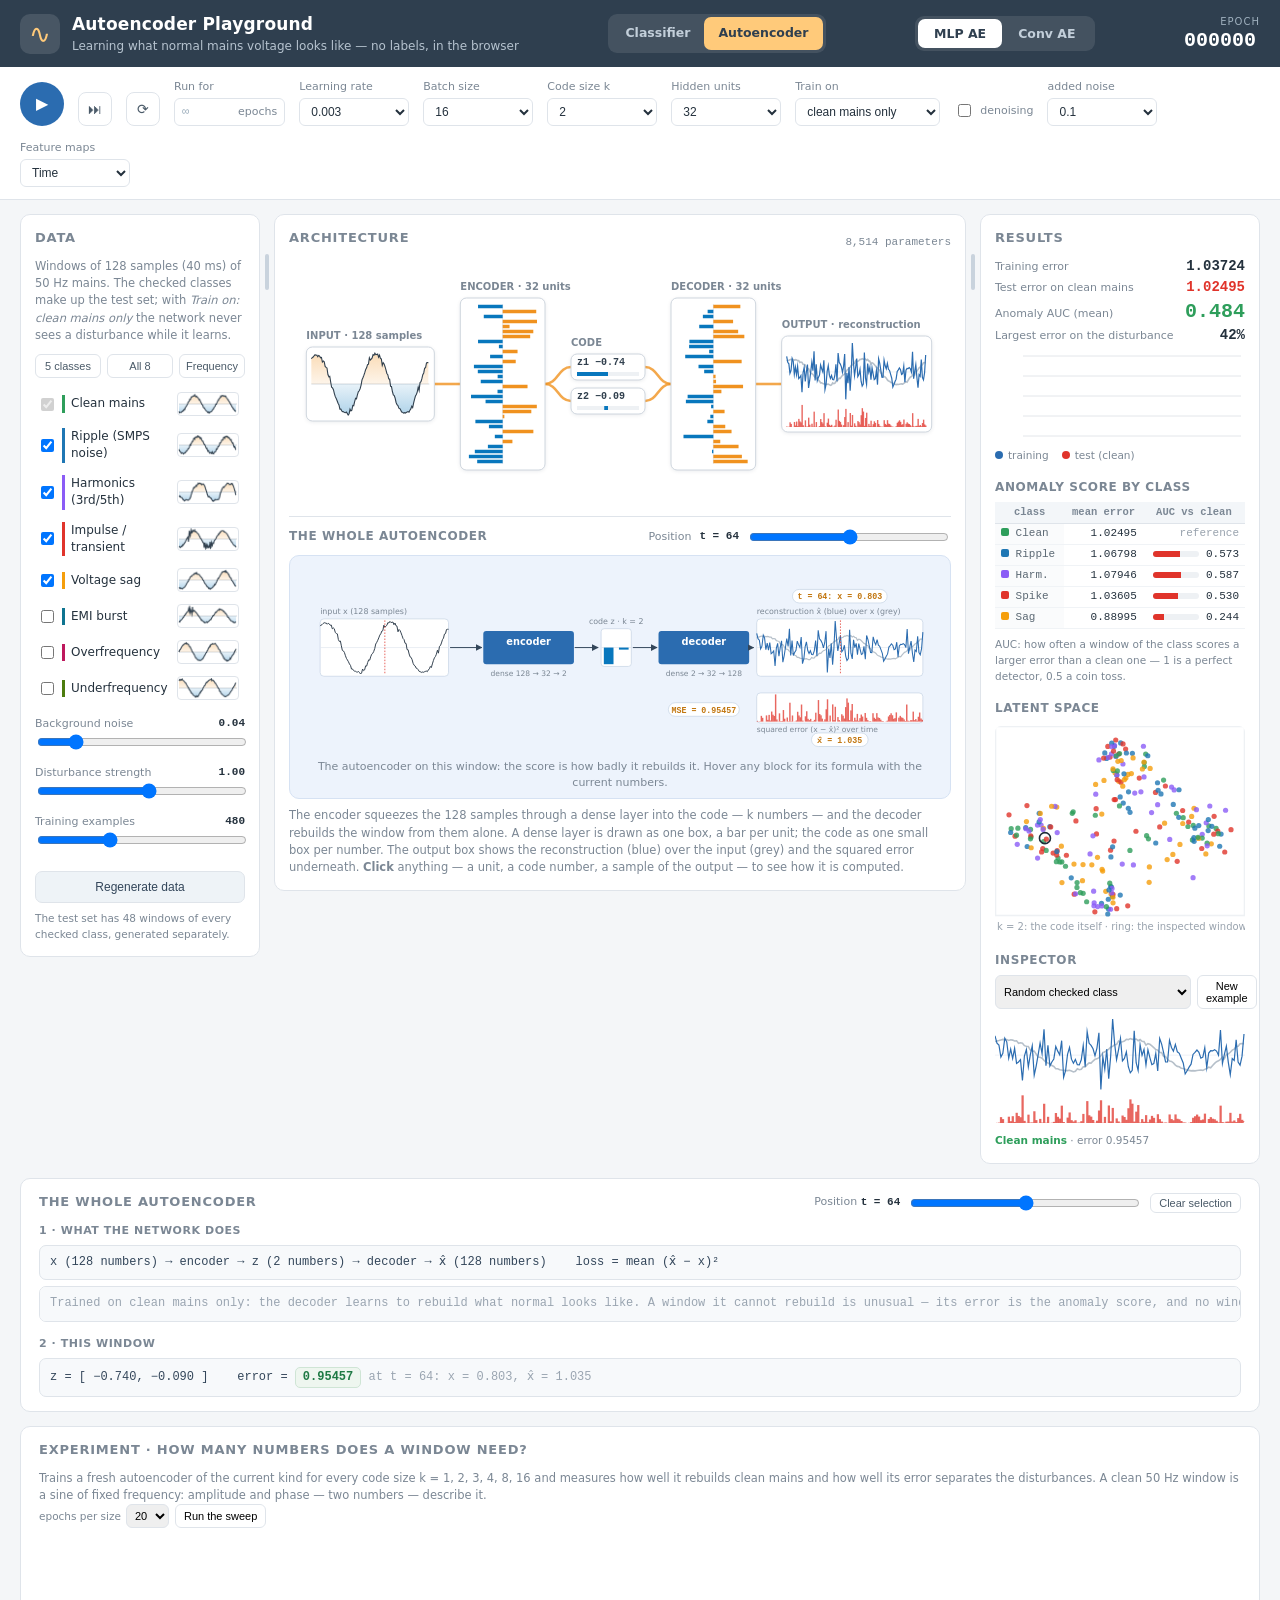
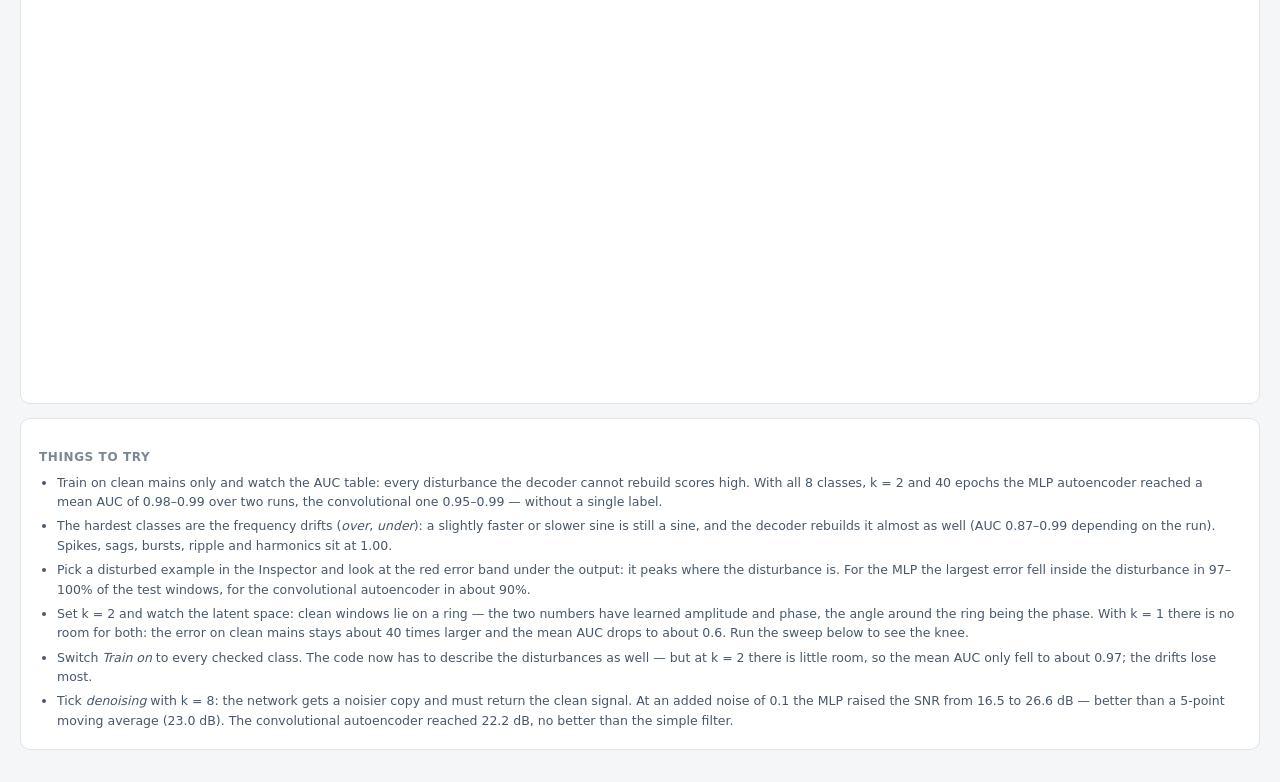
==== autoencoder.html @ b6a5ad0c "Add autoencoder playground: MLP and convolutional autoencoders New page autoencoder.html, linked fro" ====
<!DOCTYPE html>
<html lang="en">
<head>
<meta charset="utf-8">
<meta name="viewport" content="width=device-width, initial-scale=1">
<title>Autoencoder Playground — power-line disturbances</title>
<link rel="stylesheet" href="css/style.css?v=27">
</head>
<body class="ae ae-mlp">

<header class="topbar">
  <div class="brand">
    <span class="logo">∿</span>
    <div>
      <h1>Autoencoder Playground</h1>
      <p>Learning what normal mains voltage looks like — no labels, in the browser</p>
    </div>
  </div>
  <nav class="pagesw">
    <a href="index.html">Classifier</a>
    <a href="autoencoder.html" class="on">Autoencoder</a>
  </nav>
  <nav class="archsw" role="tablist">
    <button data-kind="mlp" class="on" role="tab">MLP AE</button>
    <button data-kind="conv" role="tab">Conv AE</button>
  </nav>
  <div class="epochbox">
    <span class="lbl">Epoch</span>
    <span id="epoch" class="val">000000</span><span id="epochTgt" class="tgt"></span>
  </div>
</header>

<section class="toolbar">
  <button id="btnPlay" class="play" title="Run / pause">▶</button>
  <button id="btnStep" class="icon" title="One epoch">⏭</button>
  <button id="btnReset" class="icon" title="Reset the weights">⟳</button>

  <label class="ctl"><span>Run for</span>
    <span class="epochsfield">
      <input type="text" id="runEpochs" list="epochPresets" inputmode="numeric" placeholder="∞"
             title="How many epochs one press of ▶ runs. Leave it empty to train until you pause.">
      <em>epochs</em>
    </span>
    <datalist id="epochPresets">
      <option value="50"></option><option value="100"></option><option value="200"></option>
      <option value="500"></option><option value="1000"></option>
    </datalist>
  </label>

  <label class="ctl"><span>Learning rate</span>
    <select id="lr">
      <option>0.0003</option><option>0.001</option><option selected>0.003</option>
      <option>0.01</option><option>0.03</option>
    </select>
  </label>

  <label class="ctl"><span>Batch size</span>
    <select id="batch"><option>4</option><option>8</option><option selected>16</option><option>32</option></select>
  </label>

  <label class="ctl"><span>Code size k</span>
    <select id="codeK" title="How many numbers the bottleneck keeps of the 128">
      <option>1</option><option selected>2</option><option>3</option><option>4</option>
      <option>8</option><option>16</option>
    </select>
  </label>

  <label class="ctl ae-mlponly"><span>Hidden units</span>
    <select id="hidden"><option>16</option><option selected>32</option><option>64</option></select>
  </label>

  <label class="ctl ae-convonly"><span>Filters</span>
    <select id="filters"><option>2</option><option selected>4</option><option>8</option></select>
  </label>

  <label class="ctl"><span>Train on</span>
    <select id="trainOn" title="What the autoencoder learns to rebuild">
      <option value="clean" selected>clean mains only</option>
      <option value="all">every checked class</option>
    </select>
  </label>

  <label class="ctl inline" style="align-self:flex-end;padding-bottom:6px"
         title="Feed a noisier copy and ask for the noise-free signal back">
    <input type="checkbox" id="denoise"> denoising
  </label>
  <label class="ctl"><span>added noise</span>
    <select id="dnNoise"><option>0.05</option><option selected>0.1</option><option>0.2</option></select>
  </label>

  <label class="ctl"><span>Feature maps</span>
    <select id="mode"><option value="time" selected>Time</option><option value="freq">Spectrum</option></select>
  </label>
</section>

<main class="grid">

  <!-- ============================= DATA ============================= -->
  <aside class="panel">
    <h2>Data</h2>
    <p class="hint">Windows of 128 samples (40&nbsp;ms) of 50&nbsp;Hz mains. The checked classes make up the
      test set; with <i>Train on: clean mains only</i> the network never sees a disturbance while it learns.</p>
    <div class="presets">
      <button data-classes="clean,ripple,harm,spike,sag">5 classes</button>
      <button data-classes="clean,ripple,harm,spike,sag,burst,over,under">All 8</button>
      <button data-classes="clean,over,under">Frequency</button>
    </div>
    <div id="classList" class="classlist"></div>
    <label class="slider">
      <span>Background noise <b id="noiseVal">0.04</b></span>
      <input type="range" id="noise" min="0" max="0.25" step="0.005" value="0.04">
    </label>
    <label class="slider">
      <span>Disturbance strength <b id="strVal">1.00</b></span>
      <input type="range" id="strength" min="0.3" max="1.6" step="0.05" value="1.0">
    </label>
    <label class="slider">
      <span>Training examples <b id="ntrainVal">480</b></span>
      <input type="range" id="ntrain" min="120" max="1200" step="60" value="480">
    </label>
    <button id="btnData" class="wide">Regenerate data</button>
    <p class="hint small">The test set has 48 windows of every checked class, generated separately.</p>
  </aside>

  <div class="gutter" data-side="left" role="separator" aria-orientation="vertical" tabindex="0"
       aria-label="Resize the Data column" title="Drag to resize · double-click to reset"></div>

  <!-- ========================== ARCHITECTURE ========================== -->
  <section class="panel center">
    <div class="centerhead">
      <h2>Architecture</h2>
      <div class="layerbtns"><span class="params" id="paramCount">— parameters</span></div>
    </div>
    <div id="netWrap" class="netwrap">
      <canvas id="net"></canvas>
    </div>
    <div id="flowBox" class="flowbox">
      <div class="flowhead">
        <span id="flowTitle" class="flowtitle">The whole autoencoder</span>
        <label class="flowpos">Position <b id="flowTval">—</b>
          <input type="range" id="flowTpos" min="0" max="127" value="64"></label>
      </div>
      <div id="flowBody"></div>
    </div>
    <p class="hint ae-mlponly">The encoder squeezes the 128 samples through a dense layer into the code — k numbers —
      and the decoder rebuilds the window from them alone. A dense layer is drawn as one box, a bar per unit;
      the code as one small box per number. The output box shows the reconstruction (blue) over the input (grey)
      and the squared error underneath. <b>Click</b> anything — a unit, a code number, a sample of the output — to
      see how it is computed.</p>
    <p class="hint ae-convonly">The encoder halves the length three times — convolution, ReLU, max pool:
      128 → 64 → 32 → 16 — and a dense layer turns the last maps into the code; the decoder goes back the same way,
      repeating every value (upsampling) before each convolution. Every box is one channel's map. The output box
      shows the reconstruction (blue) over the input (grey) and the squared error underneath. <b>Click</b> a box for
      its arithmetic.</p>
  </section>

  <div class="gutter" data-side="right" role="separator" aria-orientation="vertical" tabindex="0"
       aria-label="Resize the Results column" title="Drag to resize · double-click to reset"></div>

  <!-- ============================ RESULTS ============================ -->
  <aside class="panel">
    <h2>Results</h2>
    <div class="metrics">
      <div><span class="lbl">Training error</span><span id="lossTrain" class="val">—</span></div>
      <div><span class="lbl">Test error on clean mains</span><span id="lossTest" class="val red">—</span></div>
      <div><span class="lbl">Anomaly AUC (mean)</span><span id="aucMean" class="val big">—</span></div>
      <div id="locRow" class="hidden"><span class="lbl">Largest error on the disturbance</span><span id="locVal" class="val">—</span></div>
      <div id="snrRow" class="hidden"><span class="lbl">Denoising SNR</span><span id="snrVal" class="val" style="font-size:11px">—</span></div>
    </div>
    <canvas id="loss" class="chart"></canvas>
    <div class="legend"><span class="dot blue"></span>training <span class="dot red"></span>test (clean)</div>

    <h3>Anomaly score by class</h3>
    <div id="aucTable"></div>
    <p class="hint small">AUC: how often a window of the class scores a larger error than a clean one — 1 is a perfect
      detector, 0.5 a coin toss.</p>

    <h3>Latent space</h3>
    <canvas id="latent" class="chart"></canvas>

    <h3>Inspector</h3>
    <div class="probe">
      <select id="probeClass"></select>
      <button id="btnProbe">New example</button>
    </div>
    <canvas id="recon" class="chart" style="margin-top:6px"></canvas>
    <p id="reconText" class="hint small"></p>
  </aside>
</main>

<section class="mathpanel" id="mathPanel">
  <div class="mathhead">
    <h2 id="mathTitle">The whole autoencoder</h2>
    <div class="posctl">
      <label>Position <b id="tposVal">t = 64</b></label>
      <input type="range" id="tpos" min="0" max="127" value="64">
      <button id="btnClearSel">Clear selection</button>
    </div>
  </div>
  <div id="mathBody" class="mathbody"></div>
</section>

<section class="oodpanel" id="sweepPanel">
  <h2>Experiment · how many numbers does a window need?</h2>
  <p class="hint">Trains a fresh autoencoder of the current kind for every code size k = 1, 2, 3, 4, 8, 16 and measures
    how well it rebuilds clean mains and how well its error separates the disturbances. A clean 50 Hz window is
    a sine of fixed frequency: amplitude and phase — two numbers — describe it.</p>
  <div class="probe" style="max-width:520px">
    <label class="csvopt" style="margin:0">epochs per size
      <select id="sweepEp"><option>10</option><option selected>20</option><option>40</option></select></label>
    <button id="btnSweep">Run the sweep</button>
  </div>
  <p id="sweepMsg" class="hint small"></p>
  <div class="oodgrid">
    <canvas id="sweepChart" class="chart"></canvas>
    <div id="sweepTable"></div>
  </div>
</section>

<footer class="notes">
  <h3>Things to try</h3>
  <ul id="notes">
    <li>Train on clean mains only and watch the AUC table: every disturbance the decoder cannot rebuild scores high.
      With all 8 classes, k = 2 and 40 epochs the MLP autoencoder reached a mean AUC of 0.98–0.99 over two runs,
      the convolutional one 0.95–0.99 — without a single label.</li>
    <li>The hardest classes are the frequency drifts (<i>over</i>, <i>under</i>): a slightly faster or slower sine is
      still a sine, and the decoder rebuilds it almost as well (AUC 0.87–0.99 depending on the run). Spikes, sags,
      bursts, ripple and harmonics sit at 1.00.</li>
    <li>Pick a disturbed example in the Inspector and look at the red error band under the output: it peaks where the
      disturbance is. For the MLP the largest error fell inside the disturbance in 97–100% of the test windows, for
      the convolutional autoencoder in about 90%.</li>
    <li>Set k = 2 and watch the latent space: clean windows lie on a ring — the two numbers have learned amplitude and
      phase, the angle around the ring being the phase. With k = 1 there is no room for both: the error on clean mains
      stays about 40 times larger and the mean AUC drops to about 0.6. Run the sweep below to see the knee.</li>
    <li>Switch <i>Train on</i> to every checked class. The code now has to describe the disturbances as well — but at
      k = 2 there is little room, so the mean AUC only fell to about 0.97; the drifts lose most.</li>
    <li>Tick <i>denoising</i> with k = 8: the network gets a noisier copy and must return the clean signal. At an added
      noise of 0.1 the MLP raised the SNR from 16.5 to 26.6 dB — better than a 5-point moving average (23.0 dB). The
      convolutional autoencoder reached 22.2 dB, no better than the simple filter.</li>
  </ul>
</footer>

<script src="js/signal.js?v=27"></script>
<script src="js/fft.js?v=27"></script>
<script src="js/nn.js?v=27"></script>
<script src="js/rnn.js?v=27"></script>
<script src="js/viz.js?v=27"></script>
<script src="js/transformer.js?v=27"></script>
<script src="js/flow.js?v=27"></script>
<script src="js/ae-models.js?v=27"></script>
<script src="js/ae-viz.js?v=27"></script>
<script src="js/ui.js?v=27"></script>
<script src="js/ae-main.js?v=27"></script>
</body>
</html>
---- css/style.css ----
:root{
  --bg:#f4f6f8;
  --panel:#ffffff;
  --line:#dfe4ea;
  --ink:#24313d;
  --muted:#7b8794;
  --blue:#2b6cb0;
  --pos:#f0921f;
  --neg:#0877bd;
  --red:#e0342b;
}
*{box-sizing:border-box}
html,body{margin:0;padding:0}
body{
  background:var(--bg);
  color:var(--ink);
  font:14px/1.45 system-ui,"Segoe UI",Roboto,Arial,sans-serif;
  -webkit-font-smoothing:antialiased;
}
h1,h2,h3{margin:0;font-weight:600}
h2{font-size:13px;text-transform:uppercase;letter-spacing:.06em;color:var(--muted);margin-bottom:10px}
h3{font-size:12px;text-transform:uppercase;letter-spacing:.05em;color:var(--muted);margin:16px 0 6px}

/* ------------------------------------------------------------ topbar */
.topbar{
  display:flex;align-items:center;justify-content:space-between;gap:12px;flex-wrap:wrap;
  padding:12px 20px;background:#2f3f4f;color:#fff;
}
.brand{display:flex;align-items:center;gap:12px}
.logo{
  font-size:26px;line-height:1;width:40px;height:40px;border-radius:10px;
  background:rgba(255,255,255,.12);display:grid;place-items:center;color:#ffca7a;
}
.topbar h1{font-size:17px;letter-spacing:.01em}
.topbar p{margin:1px 0 0;font-size:12px;color:#b6c3cf}
.archsw{display:flex;gap:0;flex-wrap:wrap;background:rgba(255,255,255,.10);border-radius:9px;padding:3px}
.archsw button{
  border:none;background:transparent;color:#c3cfda;cursor:pointer;
  padding:7px 16px;border-radius:7px;font-size:12.5px;font-weight:600;
  font-family:inherit;white-space:nowrap;
}
.archsw button:hover{color:#fff}
.archsw button.on{background:#fff;color:#2f3f4f}
/* every playground shows its own controls, hints and notes and hides the others' */
body.arch-cnn .rnnonly,
body.arch-cnn .ssmonly,
body.arch-cnn .gnnonly,
body.arch-cnn .seqonly,
body.arch-cnn .mlponly,
body.arch-cnn .kanonly,
body.arch-cnn .resnetonly,
body.arch-cnn .inceptonly,
body.arch-cnn .deeponly,
body.arch-cnn .tfonly{display:none !important}
body.arch-rnn .cnnonly,
body.arch-rnn .ssmonly,
body.arch-rnn .gnnonly,
body.arch-rnn .mlponly,
body.arch-rnn .kanonly,
body.arch-rnn .resnetonly,
body.arch-rnn .inceptonly,
body.arch-rnn .deeponly,
body.arch-rnn .tfonly,
body.arch-rnn .actctl{display:none !important}
body.arch-ssm .cnnonly,
body.arch-ssm .rnnonly,
body.arch-ssm .gnnonly,
body.arch-ssm .mlponly,
body.arch-ssm .kanonly,
body.arch-ssm .resnetonly,
body.arch-ssm .inceptonly,
body.arch-ssm .deeponly,
body.arch-ssm .tfonly,
body.arch-ssm .actctl{display:none !important}
body.arch-gnn .cnnonly,
body.arch-gnn .rnnonly,
body.arch-gnn .ssmonly,
body.arch-gnn .mlponly,
body.arch-gnn .kanonly,
body.arch-gnn .resnetonly,
body.arch-gnn .inceptonly,
body.arch-gnn .deeponly,
body.arch-gnn .tfonly,
body.arch-gnn .actctl{display:none !important}
body.arch-mlp .cnnonly,
body.arch-mlp .rnnonly,
body.arch-mlp .ssmonly,
body.arch-mlp .gnnonly,
body.arch-mlp .seqonly,
body.arch-mlp .kanonly,
body.arch-mlp .resnetonly,
body.arch-mlp .inceptonly,
body.arch-mlp .deeponly,
body.arch-mlp .tfonly{display:none !important}
body.arch-kan .cnnonly,
body.arch-kan .rnnonly,
body.arch-kan .ssmonly,
body.arch-kan .gnnonly,
body.arch-kan .seqonly,
body.arch-kan .mlponly,
body.arch-kan .resnetonly,
body.arch-kan .inceptonly,
body.arch-kan .deeponly,
body.arch-kan .tfonly,
body.arch-kan .actctl{display:none !important}
body.arch-resnet .cnnonly,
body.arch-resnet .rnnonly,
body.arch-resnet .ssmonly,
body.arch-resnet .gnnonly,
body.arch-resnet .seqonly,
body.arch-resnet .mlponly,
body.arch-resnet .kanonly,
body.arch-resnet .inceptonly,
body.arch-resnet .tfonly,
body.arch-resnet .actctl{display:none !important}
body.arch-inception .cnnonly,
body.arch-inception .rnnonly,
body.arch-inception .ssmonly,
body.arch-inception .gnnonly,
body.arch-inception .seqonly,
body.arch-inception .mlponly,
body.arch-inception .kanonly,
body.arch-inception .resnetonly,
body.arch-inception .tfonly,
body.arch-inception .actctl{display:none !important}
body.arch-transformer .cnnonly,
body.arch-transformer .rnnonly,
body.arch-transformer .ssmonly,
body.arch-transformer .gnnonly,
body.arch-transformer .seqonly,
body.arch-transformer .mlponly,
body.arch-transformer .kanonly,
body.arch-transformer .resnetonly,
body.arch-transformer .inceptonly,
body.arch-transformer .deeponly,
body.arch-transformer .actctl{display:none !important}
.epochbox{text-align:right}
.epochbox .lbl{display:block;font-size:10px;letter-spacing:.1em;text-transform:uppercase;color:#9fb0be}
.epochbox .val{font:600 20px ui-monospace,Consolas,monospace}
.epochbox .tgt{font:600 13px ui-monospace,Consolas,monospace;color:#9fb0be;margin-left:4px}

/* ----------------------------------------------------------- toolbar */
.toolbar{
  display:flex;align-items:flex-end;gap:14px;flex-wrap:wrap;
  padding:12px 20px;background:var(--panel);border-bottom:1px solid var(--line);
}
.toolbar button.play{
  width:44px;height:44px;border-radius:50%;border:none;cursor:pointer;
  background:var(--blue);color:#fff;font-size:16px;
}
.toolbar button.play.on{background:#c0392b}
.toolbar button.icon{
  width:34px;height:34px;border-radius:8px;border:1px solid var(--line);
  background:#fff;cursor:pointer;font-size:14px;color:#4a5a68;
}
.toolbar button:hover{filter:brightness(.96)}
.ctl{display:flex;flex-direction:column;gap:3px;font-size:11px;color:var(--muted)}
.ctl select{
  border:1px solid var(--line);border-radius:6px;padding:5px 7px;background:#fff;
  color:var(--ink);font-size:12px;min-width:110px;
}
/* the run length is a select you can also type into: presets in the list, any
   number by hand, empty for "until I press pause" */
.epochsfield{
  display:flex;align-items:center;gap:4px;
  border:1px solid var(--line);border-radius:6px;padding:0 7px;background:#fff;
  min-width:110px;height:28px;box-sizing:border-box;
}
.epochsfield input{
  width:52px;border:none;outline:none;background:none;padding:0;
  color:var(--ink);font:600 12px ui-monospace,Consolas,monospace;
}
.epochsfield input::-webkit-outer-spin-button,
.epochsfield input::-webkit-inner-spin-button{-webkit-appearance:none;margin:0}
.epochsfield input{-moz-appearance:textfield;appearance:textfield}
.epochsfield input::placeholder{font-weight:400;color:#9fb0be}
.epochsfield em{font-style:normal;font-size:11px;color:var(--muted)}
.epochsfield:focus-within{border-color:var(--blue)}

/* -------------------------------------------------------------- grid */
.grid{
  --colL:240px;--colR:280px;
  display:grid;grid-template-columns:var(--colL) 14px minmax(520px,1fr) 14px var(--colR);
  gap:0;padding:14px 20px;align-items:start;
}
/* draggable dividers between Data | Architecture | Results */
.gutter{align-self:stretch;position:relative;cursor:col-resize;touch-action:none;outline:none}
.gutter::before{
  content:"";position:absolute;top:0;bottom:0;left:6px;width:2px;border-radius:1px;
  background:transparent;transition:background .15s;
}
.gutter::after{
  content:"";position:absolute;top:40px;left:5px;width:4px;height:36px;border-radius:2px;
  background:#c9d3dd;
}
.gutter:hover::before,.gutter:focus-visible::before,.gutter.drag::before,
.gutter:hover::after,.gutter:focus-visible::after,.gutter.drag::after{background:var(--blue)}
body.resizing{cursor:col-resize;user-select:none}
.panel{background:var(--panel);border:1px solid var(--line);border-radius:10px;padding:14px}
.panel.center{overflow:hidden}
.hint{color:var(--muted);font-size:11.5px;margin:8px 0 0;line-height:1.5}
.hint.small{font-size:10.5px}
.sw{display:inline-block;width:14px;height:3px;vertical-align:middle;border-radius:2px}
.sw.pos{background:var(--pos)}
.sw.neg{background:var(--neg)}

/* --------------------------------------------------------- data panel */
.presets{display:flex;gap:6px;margin:10px 0}
.presets button{
  flex:1;border:1px solid var(--line);background:#fff;border-radius:6px;
  padding:5px 4px;font-size:11px;cursor:pointer;color:#4a5a68;
}
.presets button:hover{background:#f0f4f8}
.classlist{display:flex;flex-direction:column;gap:4px;margin-bottom:12px}
.classrow{
  display:flex;align-items:center;gap:8px;padding:4px 6px;border-radius:6px;cursor:pointer;
}
.classrow:hover{background:#f5f8fa}
.classrow input{margin:0;cursor:pointer}
.classrow .nm{flex:1;font-size:12px}
.classrow canvas{border:1px solid var(--line);border-radius:4px;background:#fff}
.slider{display:block;margin:10px 0;font-size:11px;color:var(--muted)}
.slider span{display:flex;justify-content:space-between}
.slider b{color:var(--ink);font-family:ui-monospace,Consolas,monospace}
.slider input{width:100%;margin-top:2px}
button.wide{
  width:100%;margin-top:8px;padding:8px;border-radius:7px;border:1px solid var(--line);
  background:#eef3f7;cursor:pointer;font-size:12px;color:#33465a;
}
button.wide:hover{background:#e3ebf2}

/* ------------------------------------------------------- architecture */
.centerhead{display:flex;align-items:center;justify-content:space-between;flex-wrap:wrap;gap:8px}
.layerbtns{display:flex;align-items:center;gap:6px;font-size:11px;color:var(--muted)}
.layerbtns button{
  width:24px;height:24px;border-radius:6px;border:1px solid var(--line);
  background:#fff;cursor:pointer;font-size:13px;line-height:1;color:#4a5a68;
}
.layerbtns b{min-width:14px;text-align:center;color:var(--ink)}
.layerbtns .params{margin-left:10px;font-family:ui-monospace,Consolas,monospace}
.netwrap{position:relative;margin-top:10px;overflow-x:auto;overflow-y:hidden}
.layerctl{position:relative;height:58px}
.laycard{
  position:absolute;top:0;display:flex;flex-direction:column;align-items:center;gap:3px;
}
.laycard .row{display:flex;align-items:center;gap:4px}
.laycard button{
  width:20px;height:20px;border-radius:5px;border:1px solid var(--line);background:#fff;
  cursor:pointer;font-size:12px;line-height:1;color:#4a5a68;padding:0;
}
.laycard b{font-size:11px;min-width:34px;text-align:center;color:var(--muted);font-weight:600}
.laycard select{
  border:1px solid var(--line);border-radius:5px;font-size:10px;padding:1px 2px;background:#fff;
}
.laycard label{display:flex;align-items:center;gap:3px;font-size:10px;color:var(--muted);cursor:pointer}
.laycard input{margin:0}
#net{display:block;cursor:crosshair}

/* ------------------------------------------------------------ results */
.metrics{display:flex;flex-direction:column;gap:4px}
.metrics div{display:flex;justify-content:space-between;align-items:baseline}
.metrics .lbl{font-size:11px;color:var(--muted)}
.metrics .val{font:600 14px ui-monospace,Consolas,monospace}
.metrics .val.red{color:var(--red)}
.metrics .val.big{font-size:20px;color:#2e9e5b}
canvas.chart{display:block;width:100%;margin-top:8px;border-radius:6px}
.legend{font-size:10.5px;color:var(--muted);margin-top:4px;display:flex;align-items:center;gap:5px}
.dot{width:8px;height:8px;border-radius:50%;display:inline-block}
.dot.blue{background:var(--blue)}
.dot.red{background:var(--red);margin-left:8px}
.probe{display:flex;gap:6px}
.probe select{flex:1;border:1px solid var(--line);border-radius:6px;padding:4px;font-size:11px}
.probe button{border:1px solid var(--line);border-radius:6px;background:#fff;cursor:pointer;font-size:11px;padding:4px 8px}

/* -------------------------------------------------------- live stream */
.streampanel{
  margin:0 20px 14px;padding:14px 18px;background:var(--panel);
  border:1px solid var(--line);border-radius:10px;
}
.streamhead{display:flex;align-items:center;gap:14px;flex-wrap:wrap}
.streamhead h2{margin:0}
button.strplay{
  border:none;border-radius:7px;background:var(--blue);color:#fff;
  padding:7px 14px;font-size:12px;cursor:pointer;
}
button.strplay.on{background:#c0392b}
.ctl.inline{flex-direction:row;align-items:center;gap:6px}
.gen{display:flex;align-items:center;gap:10px;flex-wrap:wrap;font-size:11.5px;color:#4a5a68}
.gen .genlbl{color:var(--muted);font-size:11px}
.gen label{display:flex;align-items:center;gap:4px;cursor:pointer}
.gen input{margin:0;cursor:pointer}
.gen button{
  border:1px solid var(--line);background:#fff;border-radius:6px;
  padding:4px 9px;font-size:11.5px;cursor:pointer;color:#4a5a68;
}
.gen button:active{background:#eaf1f8}
.gen label.hidden{display:none}
.strstatus{
  margin-top:10px;padding:6px 10px;border-radius:7px;background:#f5f8fa;
  border:1px solid var(--line);font-size:12px;color:#4a5a68;
}
.strstatus b{font-family:ui-monospace,Consolas,monospace}
.strstatus .ok{color:#2e9e5b;font-weight:600}
.strstatus .bad{color:#e0342b;font-weight:600}
#scope{height:120px;margin-top:8px;border:1px solid var(--line);box-sizing:content-box;width:calc(100% - 2px)}
#ribbon{height:74px;margin-top:6px;border:1px solid var(--line);box-sizing:content-box;width:calc(100% - 2px)}

/* ------------------------------------------------------------ unknown */
.oodpanel{
  margin:0 20px 14px;padding:14px 18px;background:var(--panel);
  border:1px solid var(--line);border-radius:10px;
}
.oodhead{display:flex;align-items:center;gap:16px;flex-wrap:wrap}
.oodhead h2{margin:0}
.oodsw{display:flex;align-items:center;gap:5px;font-size:12px;color:#4a5a68;cursor:pointer}
.oodsw input{margin:0;cursor:pointer}
.oodhead input[type=range]{width:200px}
.oodhead button{
  border:1px solid var(--line);background:#fff;border-radius:6px;
  padding:5px 12px;font-size:12px;cursor:pointer;color:#33465a;
}
.oodhead button:hover{background:#f0f4f8}
.oodgrid{display:grid;grid-template-columns:minmax(320px,1fr) 300px;gap:16px;margin-top:10px}
#oodHist{height:126px;border:1px solid var(--line)}
.oodstats{font-size:12px;color:#3a4753}
.oodstats table{width:100%;border-collapse:collapse;font-size:11.5px}
.oodstats td{padding:3px 0;border-bottom:1px solid #f0f3f6}
.oodstats td:last-child{text-align:right;font-family:ui-monospace,Consolas,monospace;font-weight:600}
.oodstats .big{font-size:18px;font-family:ui-monospace,Consolas,monospace;font-weight:600}
.oodstats .muted{color:var(--muted);font-size:10.5px;line-height:1.45;margin-top:6px}
@media (max-width:900px){ .oodgrid{grid-template-columns:1fr} }

/* ---------------------------------------------------------- watermark */
.wmpanel{
  margin:0 20px 14px;padding:14px 18px;background:var(--panel);
  border:1px solid var(--line);border-radius:10px;
}
.wmhead{display:flex;align-items:center;gap:14px;flex-wrap:wrap}
.wmhead h2{margin:0}
.wmhead input[type=text]{
  border:1px solid var(--line);border-radius:6px;padding:4px 7px;font-size:12px;width:118px;
  font-family:ui-monospace,Consolas,monospace;color:var(--ink);
}
.wmhead button{
  border:1px solid var(--line);background:#fff;border-radius:6px;
  padding:5px 11px;font-size:12px;cursor:pointer;color:#33465a;
}
.wmhead button:hover{background:#f0f4f8}
.wmhead button.hidden{display:none}
.wmbreak{flex-basis:100%;height:0}
.wmgrid{display:grid;grid-template-columns:300px 1fr;gap:16px;margin-top:10px}
#wmSweep{height:190px;border:1px solid var(--line)}
#wmSig{height:92px;border:1px solid var(--line);margin-top:8px}
.verdict{
  padding:7px 10px;border-radius:7px;font-size:12px;margin-bottom:8px;line-height:1.45;
}
.verdict.yes{background:#eaf6ee;border:1px solid #cfe5d5;color:#1f7a45}
.verdict.no{background:#f5f7f9;border:1px solid var(--line);color:#5b6873}
@media (max-width:900px){ .wmgrid{grid-template-columns:1fr} }

/* ---------------------------------------------------------------- math */
.mathpanel{
  margin:0 20px 14px;padding:14px 18px;background:var(--panel);
  border:1px solid var(--line);border-radius:10px;
}
.mathhead{display:flex;align-items:center;justify-content:space-between;gap:14px;flex-wrap:wrap}
.mathhead h2{margin:0}
.posctl{display:flex;align-items:center;gap:8px;font-size:11px;color:var(--muted)}
.posctl b{font-family:ui-monospace,Consolas,monospace;color:var(--ink)}
.posctl input[type=range]{width:230px}
.posctl button{
  border:1px solid var(--line);background:#fff;border-radius:6px;
  padding:3px 8px;font-size:11px;cursor:pointer;color:#4a5a68;
}
.mathbody{margin-top:10px;font-size:12px;color:#3a4753}
.mathbody .empty{color:var(--muted);font-size:12px}
.mathbody h4{
  margin:14px 0 6px;font-size:11px;text-transform:uppercase;letter-spacing:.05em;
  color:var(--muted);font-weight:600;
}
.mathbody h4:first-child{margin-top:0}
.formula{
  background:#f7f9fb;border:1px solid var(--line);border-radius:7px;
  padding:8px 10px;font-family:ui-monospace,Consolas,monospace;font-size:12px;
  overflow-x:auto;white-space:nowrap;color:#33465a;
}
.formula .op{color:#9aa5b1}
.formula b{color:#1d2b38}
.res{
  display:inline-block;background:#eef6ef;border:1px solid #cfe5d5;border-radius:5px;
  padding:1px 7px;font-family:ui-monospace,Consolas,monospace;font-weight:600;color:#1f7a45;
}
.res.warn{background:#fdf2ec;border-color:#f2d5c2;color:#b0561d}
.scrollx{overflow:auto;max-height:330px;border:1px solid var(--line);border-radius:7px}
/* data-flow diagram above the tables: where every number comes from */
.flow{
  background:#edf3fc;border:1px solid #d6e2f3;border-radius:10px;padding:10px 12px 8px;
  margin-bottom:4px;
}
.flow svg{display:block;width:100%;height:auto;margin:0 auto}
.flow .blk{cursor:help}
.flow .blk:hover rect,.flow .blk:hover circle,.flow .blk:hover ellipse{stroke:var(--red);stroke-width:2}
.flowcap{font-size:11px;color:var(--muted);text-align:center;margin-top:4px}
/* the cell diagram inside the Architecture frame, under the network */
.flowbox{margin-top:12px;padding-top:10px;border-top:1px solid var(--line)}
.flowhead{display:flex;align-items:center;justify-content:space-between;gap:12px;flex-wrap:wrap;margin-bottom:8px}
.flowtitle{font-size:12px;font-weight:600;text-transform:uppercase;letter-spacing:.05em;color:var(--muted)}
.flowpos{display:flex;align-items:center;gap:8px;font-size:11px;color:var(--muted)}
.flowpos b{font-family:ui-monospace,Consolas,monospace;color:var(--ink);white-space:nowrap}
.flowpos input[type=range]{width:200px}
.flowempty{
  margin:0;padding:12px 14px;border:1px dashed #c9d6e6;border-radius:8px;background:#f7faff;
  color:var(--muted);font-size:12px;text-align:center;
}
table.mtab{border-collapse:collapse;font-family:ui-monospace,Consolas,monospace;font-size:10.5px}
table.mtab th{
  position:sticky;top:0;background:#f3f6f9;color:var(--muted);font-weight:600;
  padding:3px 6px;border-bottom:1px solid var(--line);white-space:nowrap;text-align:center;
}
table.mtab td{padding:2px 6px;border-bottom:1px solid #f0f3f6;text-align:right;white-space:nowrap}
table.mtab td.ch{text-align:left;color:#5b6873;background:#fafbfc;position:sticky;left:0}
table.mtab td.sum{background:#f7faf8;font-weight:600;color:#1f7a45}
table.mtab td.pad{color:#c3cbd3}
table.mtab tr:hover td{background:#f7fbff}
.cell .xv{display:block;color:#8a95a0;font-size:9.5px}
.cell .wv{display:block;font-size:9.5px}
.cell .pv{display:block;font-weight:600;color:#2b3947}
.classline{display:flex;align-items:center;gap:6px}
.chip{width:8px;height:8px;border-radius:2px;display:inline-block}

/* --------------------------------------------------- inspector testing */
button.wide.small{margin-top:6px;padding:5px;font-size:11px}
.qt{margin-top:8px;font-size:11px}
.qt .head{display:flex;justify-content:space-between;color:var(--muted);margin-bottom:4px}
.qt .head b{color:var(--ink);font-family:ui-monospace,Consolas,monospace}
.qt .bar{display:flex;align-items:center;gap:5px;margin:2px 0}
.qt .bar .nm{width:74px;font-size:10.5px;color:#5b6873;white-space:nowrap;overflow:hidden;text-overflow:ellipsis}
.qt .bar .track{flex:1;height:11px;background:#f0f3f6;border-radius:3px;overflow:hidden}
.qt .bar .fill{height:100%;border-radius:3px}
.qt .bar .pc{width:34px;text-align:right;font-family:ui-monospace,Consolas,monospace;font-size:10px}
.qt .note{margin-top:5px;color:var(--muted);font-size:10.5px;line-height:1.45}
.ood{
  margin-top:6px;padding:5px 7px;border-radius:6px;font-size:10.5px;line-height:1.45;
  background:#fdf6ec;border:1px solid #f2ddc4;color:#8a5a1b;
}
details.custom{margin-top:10px;border-top:1px solid var(--line);padding-top:8px}
details.custom summary{font-size:11px;color:var(--muted);cursor:pointer;user-select:none}
details.custom textarea{
  width:100%;height:64px;margin-top:6px;resize:vertical;font-family:ui-monospace,Consolas,monospace;
  font-size:10px;border:1px solid var(--line);border-radius:6px;padding:5px;color:var(--ink);
}
.csvopt{display:flex;align-items:center;gap:5px;font-size:10.5px;color:var(--muted);margin-top:4px}
.csvopt input{margin:0}

/* -------------------------------------------------------------- notes */
.notes{
  margin:6px 20px 28px;padding:14px 18px;background:var(--panel);
  border:1px solid var(--line);border-radius:10px;
}
.notes ul{margin:6px 0 0;padding-left:18px;color:#48586a}
.notes li{margin:5px 0;font-size:12.5px;line-height:1.55}

@media (max-width:1180px){
  .grid{grid-template-columns:1fr;gap:14px}
  .gutter{display:none}
}

/* ------------------------------------------------- the two playgrounds */
.pagesw{display:flex;gap:0;background:rgba(255,255,255,.10);border-radius:9px;padding:3px}
.pagesw a{
  color:#c3cfda;text-decoration:none;padding:7px 14px;border-radius:7px;font-size:12.5px;font-weight:600;
  white-space:nowrap;
}
.pagesw a:hover{color:#fff}
.pagesw a.on{background:#ffca7a;color:#2f3f4f}

/* ------------------------------------------------- autoencoder page */
body.ae-mlp .ae-convonly, body.ae-conv .ae-mlponly,
body.ae-mlp .ae-lstmonly, body.ae-conv .ae-lstmonly, body.ae-lstm .ae-mlponly, body.ae-lstm .ae-convonly,
body.ae-mae .ae-mlponly, body.ae-mae .ae-convonly, body.ae-mae .ae-lstmonly,
body.ae-mlp .ae-maeonly, body.ae-conv .ae-maeonly, body.ae-lstm .ae-maeonly,
body.ae-mae .ae-notmae{display:none !important}
.aetab{width:100%}
.aetab td{font-size:11px}
.aucbar{display:inline-block;width:46px;height:6px;background:#eef1f4;border-radius:3px;vertical-align:middle;overflow:hidden}
.aucbar i{display:block;height:100%}

/* anything toggled off by script */
.hidden{display:none !important}
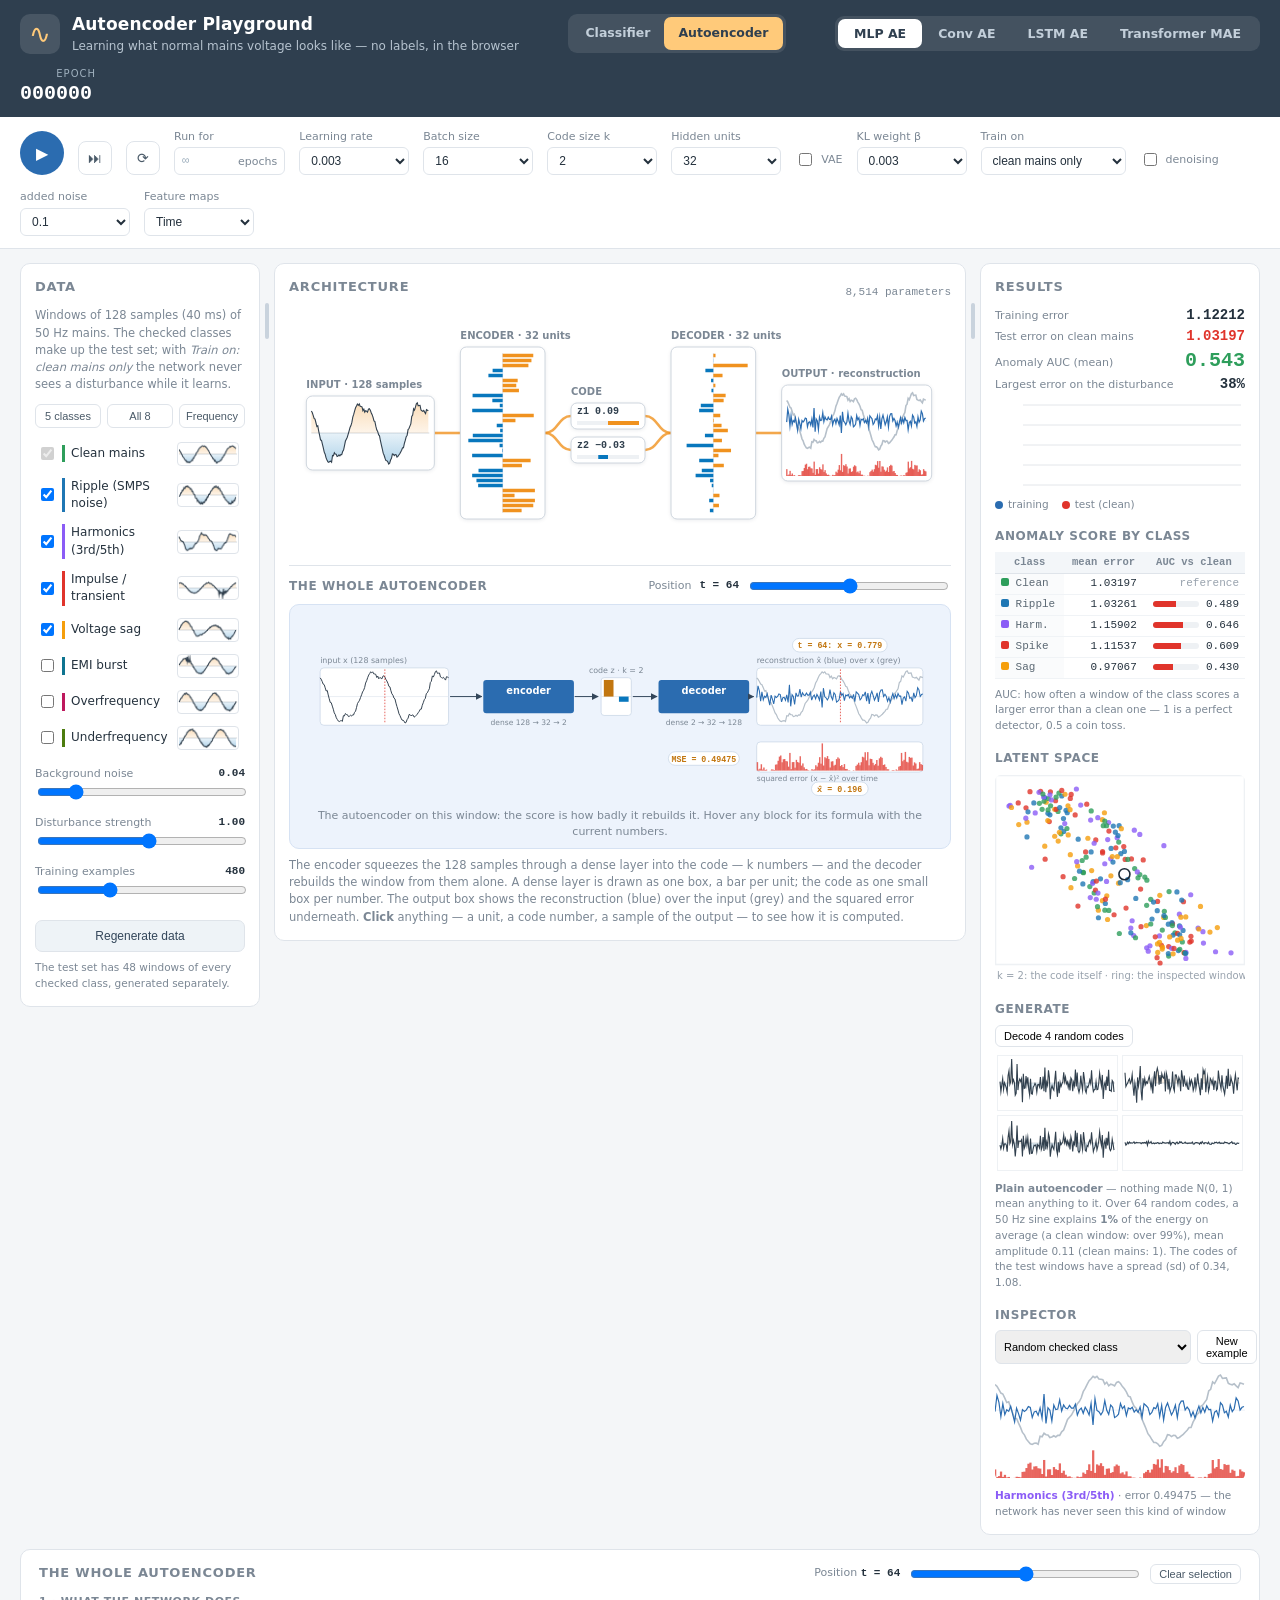
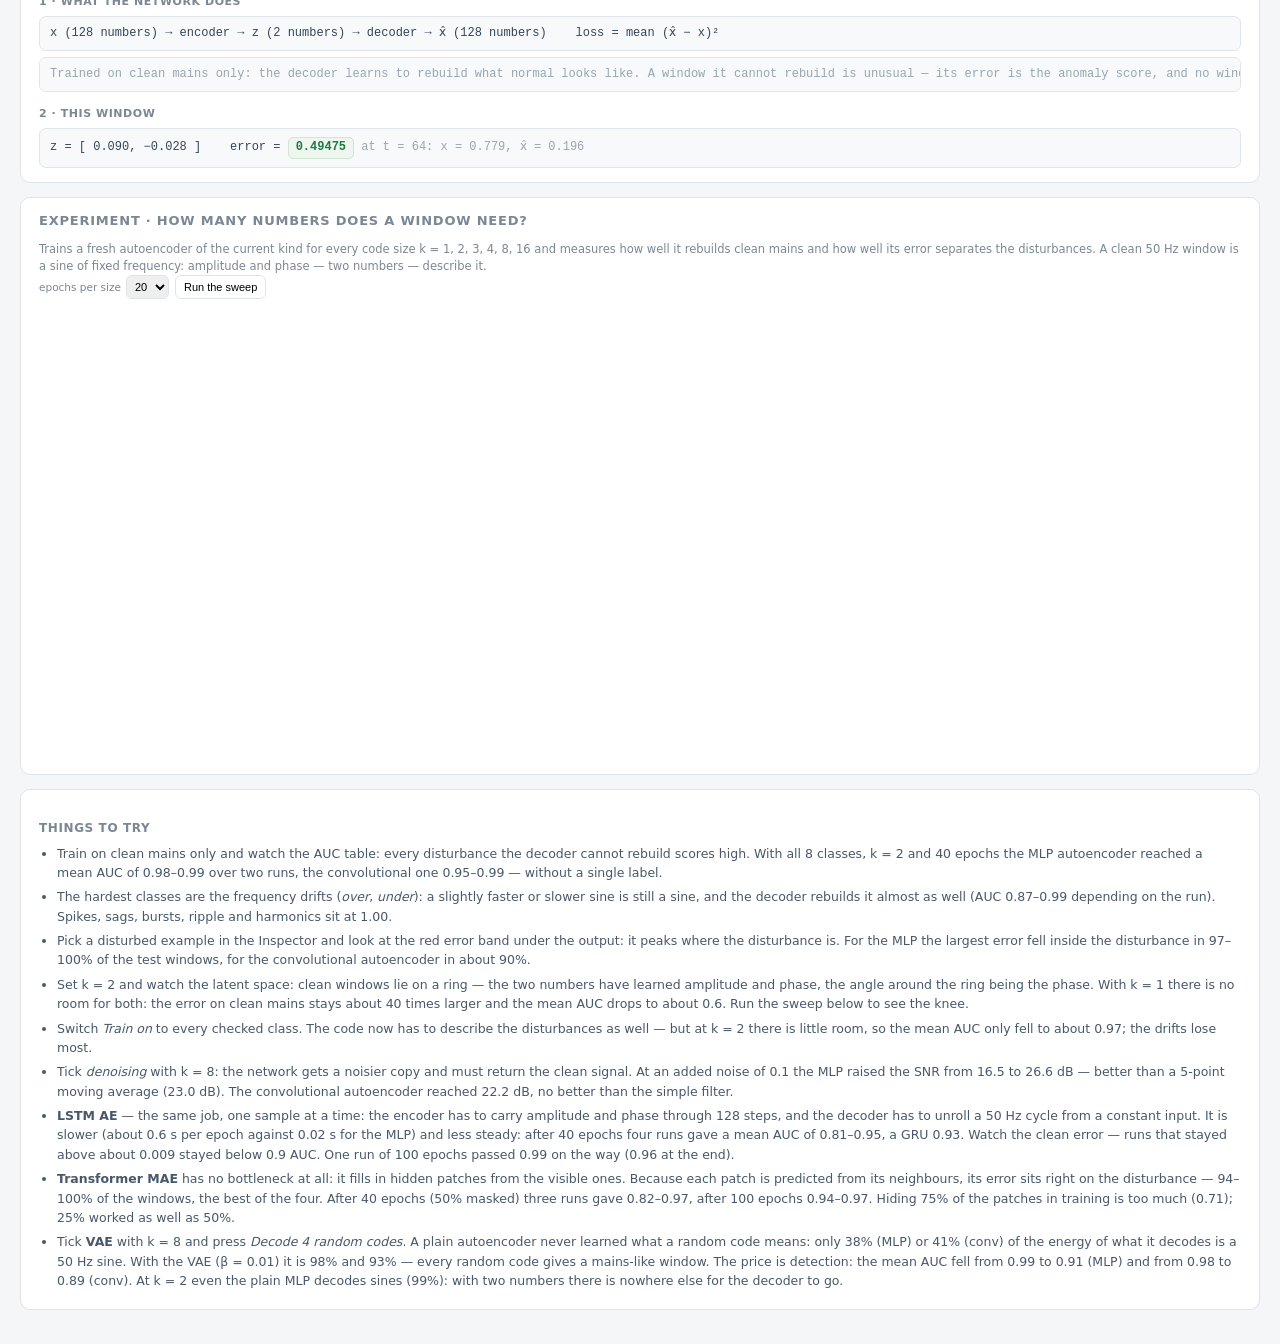
==== commit 578413fb: "Autoencoder playground: LSTM AE, Transformer MAE and VAE - LSTM / GRU sequence-to-sequence autoencod" ====
--- a/autoencoder.html
+++ b/autoencoder.html
@@ -4,7 +4,7 @@
 <meta charset="utf-8">
 <meta name="viewport" content="width=device-width, initial-scale=1">
 <title>Autoencoder Playground — power-line disturbances</title>
-<link rel="stylesheet" href="css/style.css?v=27">
+<link rel="stylesheet" href="css/style.css?v=30">
 </head>
 <body class="ae ae-mlp">
 
@@ -23,6 +23,8 @@
   <nav class="archsw" role="tablist">
     <button data-kind="mlp" class="on" role="tab">MLP AE</button>
     <button data-kind="conv" role="tab">Conv AE</button>
+    <button data-kind="lstm" role="tab">LSTM AE</button>
+    <button data-kind="mae" role="tab">Transformer MAE</button>
   </nav>
   <div class="epochbox">
     <span class="lbl">Epoch</span>
@@ -58,7 +60,7 @@
     <select id="batch"><option>4</option><option>8</option><option selected>16</option><option>32</option></select>
   </label>
 
-  <label class="ctl"><span>Code size k</span>
+  <label class="ctl ae-notmae"><span>Code size k</span>
     <select id="codeK" title="How many numbers the bottleneck keeps of the 128">
       <option>1</option><option selected>2</option><option>3</option><option>4</option>
       <option>8</option><option>16</option>
@@ -71,6 +73,32 @@
 
   <label class="ctl ae-convonly"><span>Filters</span>
     <select id="filters"><option>2</option><option selected>4</option><option>8</option></select>
+  </label>
+
+  <label class="ctl ae-lstmonly"><span>Cell</span>
+    <select id="cell"><option value="lstm" selected>LSTM</option><option value="gru">GRU</option></select>
+  </label>
+
+  <label class="ctl ae-lstmonly"><span>Units</span>
+    <select id="units"><option>8</option><option selected>16</option><option>32</option></select>
+  </label>
+
+  <label class="ctl ae-maeonly"><span>Encoder layers</span>
+    <select id="maeLayers"><option>1</option><option selected>2</option><option>3</option></select>
+  </label>
+
+  <label class="ctl ae-maeonly"><span>Masked in training</span>
+    <select id="maskRatio" title="Share of the 16 patches hidden in every training window">
+      <option value="0.25">25%</option><option value="0.5" selected>50%</option><option value="0.75">75%</option>
+    </select>
+  </label>
+
+  <label class="ctl inline ae-notmae" style="align-self:flex-end;padding-bottom:6px"
+         title="Variational: the code is sampled around a mean, and a KL term pulls the codes towards N(0, 1)">
+    <input type="checkbox" id="vae"> VAE
+  </label>
+  <label class="ctl ae-notmae"><span>KL weight β</span>
+    <select id="beta"><option>0.001</option><option selected>0.003</option><option>0.01</option><option>0.03</option></select>
   </label>
 
   <label class="ctl"><span>Train on</span>
@@ -152,6 +180,15 @@
       repeating every value (upsampling) before each convolution. Every box is one channel's map. The output box
       shows the reconstruction (blue) over the input (grey) and the squared error underneath. <b>Click</b> a box for
       its arithmetic.</p>
+    <p class="hint ae-lstmonly">The encoder reads the 128 samples one at a time; only its <b>last</b> state goes into the
+      code. The decoder gets the same k numbers at every step and has to unroll the window from them; a linear readout
+      turns its state into the sample. Each box holds a whole layer: a row per unit, a column per step, orange positive,
+      blue negative. <b>Click</b> a row at a step for the cell's gates at that moment.</p>
+    <p class="hint ae-maeonly">No bottleneck here: the window is cut into 16 patches of 8 samples, some patches are
+      replaced by a learned [MASK] vector (hatched), and the Transformer fills them in from the rest. Each box is a
+      row per dimension, a column per token; the squares above are the attention maps. To score a window it runs four
+      times, hiding every fourth patch each time, so every patch is predicted once without being seen. <b>Click</b> a
+      token for its arithmetic, or a sample of the output to see the pass that hides its patch.</p>
   </section>
 
   <div class="gutter" data-side="right" role="separator" aria-orientation="vertical" tabindex="0"
@@ -178,6 +215,14 @@
     <h3>Latent space</h3>
     <canvas id="latent" class="chart"></canvas>
 
+    <div class="ae-notmae">
+      <h3>Generate</h3>
+      <div class="probe"><button id="btnGen">Decode 4 random codes</button></div>
+      <canvas id="gen" class="chart" style="margin-top:6px"></canvas>
+      <p id="genText" class="hint small">Draws z from N(0, 1) and runs the decoder alone. A VAE is trained to make that
+        work; a plain autoencoder never was.</p>
+    </div>
+
     <h3>Inspector</h3>
     <div class="probe">
       <select id="probeClass"></select>
@@ -200,7 +245,7 @@
   <div id="mathBody" class="mathbody"></div>
 </section>
 
-<section class="oodpanel" id="sweepPanel">
+<section class="oodpanel ae-notmae" id="sweepPanel">
   <h2>Experiment · how many numbers does a window need?</h2>
   <p class="hint">Trains a fresh autoencoder of the current kind for every code size k = 1, 2, 3, 4, 8, 16 and measures
     how well it rebuilds clean mains and how well its error separates the disturbances. A clean 50 Hz window is
@@ -237,19 +282,33 @@
     <li>Tick <i>denoising</i> with k = 8: the network gets a noisier copy and must return the clean signal. At an added
       noise of 0.1 the MLP raised the SNR from 16.5 to 26.6 dB — better than a 5-point moving average (23.0 dB). The
       convolutional autoencoder reached 22.2 dB, no better than the simple filter.</li>
+    <li><b>LSTM AE</b> — the same job, one sample at a time: the encoder has to carry amplitude and phase through 128
+      steps, and the decoder has to unroll a 50 Hz cycle from a constant input. It is slower (about 0.6 s per epoch
+      against 0.02 s for the MLP) and less steady: after 40 epochs four runs gave a mean AUC of 0.81–0.95, a GRU 0.93.
+      Watch the clean error — runs that stayed above about 0.009 stayed below 0.9 AUC. One run of 100 epochs passed
+      0.99 on the way (0.96 at the end).</li>
+    <li><b>Transformer MAE</b> has no bottleneck at all: it fills in hidden patches from the visible ones. Because each
+      patch is predicted from its neighbours, its error sits right on the disturbance — 94–100% of the windows, the
+      best of the four. After 40 epochs (50% masked) three runs gave 0.82–0.97, after 100 epochs 0.94–0.97.
+      Hiding 75% of the patches in training is too much (0.71); 25% worked as well as 50%.</li>
+    <li>Tick <b>VAE</b> with k = 8 and press <i>Decode 4 random codes</i>. A plain autoencoder never learned what a
+      random code means: only 38% (MLP) or 41% (conv) of the energy of what it decodes is a 50 Hz sine. With the
+      VAE (β = 0.01) it is 98% and 93% — every random code gives a mains-like window. The price is detection: the
+      mean AUC fell from 0.99 to 0.91 (MLP) and from 0.98 to 0.89 (conv). At k = 2 even the plain MLP decodes
+      sines (99%): with two numbers there is nowhere else for the decoder to go.</li>
   </ul>
 </footer>
 
-<script src="js/signal.js?v=27"></script>
-<script src="js/fft.js?v=27"></script>
-<script src="js/nn.js?v=27"></script>
-<script src="js/rnn.js?v=27"></script>
-<script src="js/viz.js?v=27"></script>
-<script src="js/transformer.js?v=27"></script>
-<script src="js/flow.js?v=27"></script>
-<script src="js/ae-models.js?v=27"></script>
-<script src="js/ae-viz.js?v=27"></script>
-<script src="js/ui.js?v=27"></script>
-<script src="js/ae-main.js?v=27"></script>
+<script src="js/signal.js?v=30"></script>
+<script src="js/fft.js?v=30"></script>
+<script src="js/nn.js?v=30"></script>
+<script src="js/rnn.js?v=30"></script>
+<script src="js/viz.js?v=30"></script>
+<script src="js/transformer.js?v=30"></script>
+<script src="js/flow.js?v=30"></script>
+<script src="js/ae-models.js?v=30"></script>
+<script src="js/ae-viz.js?v=30"></script>
+<script src="js/ui.js?v=30"></script>
+<script src="js/ae-main.js?v=30"></script>
 </body>
 </html>
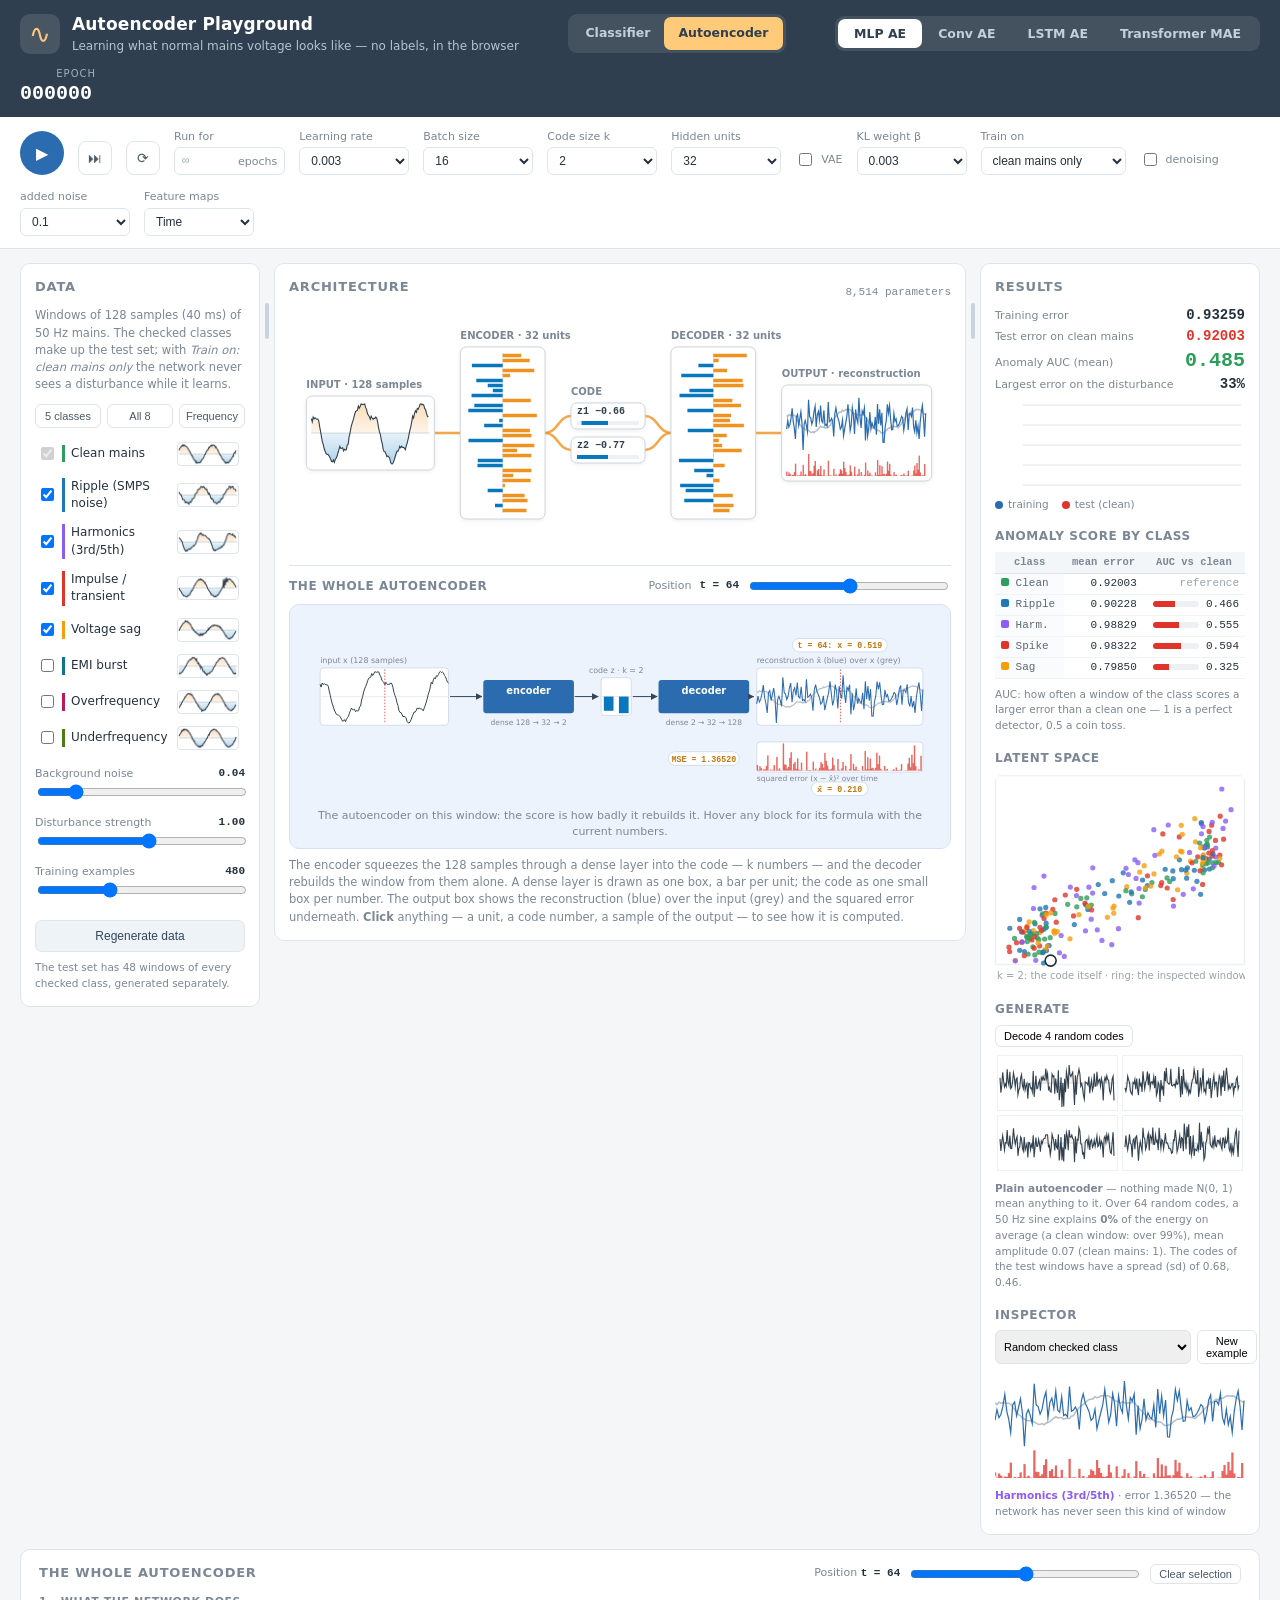
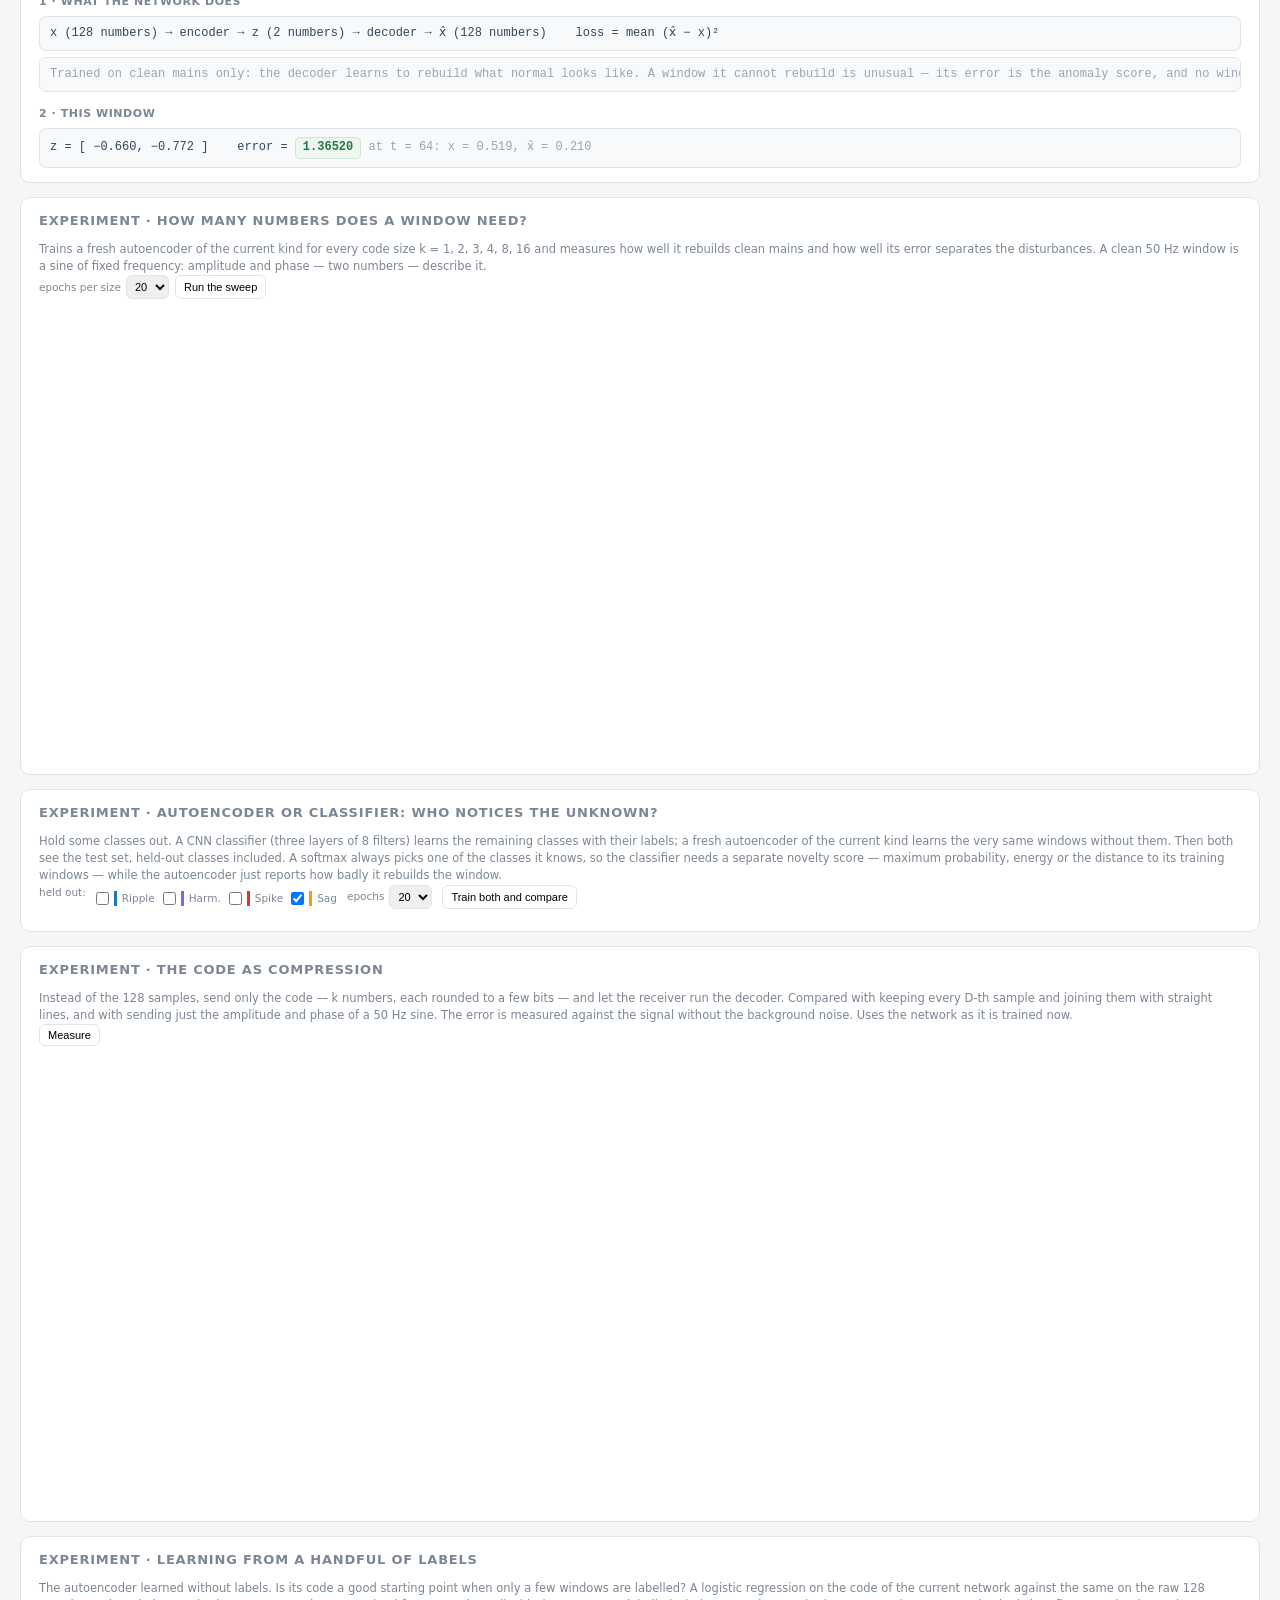
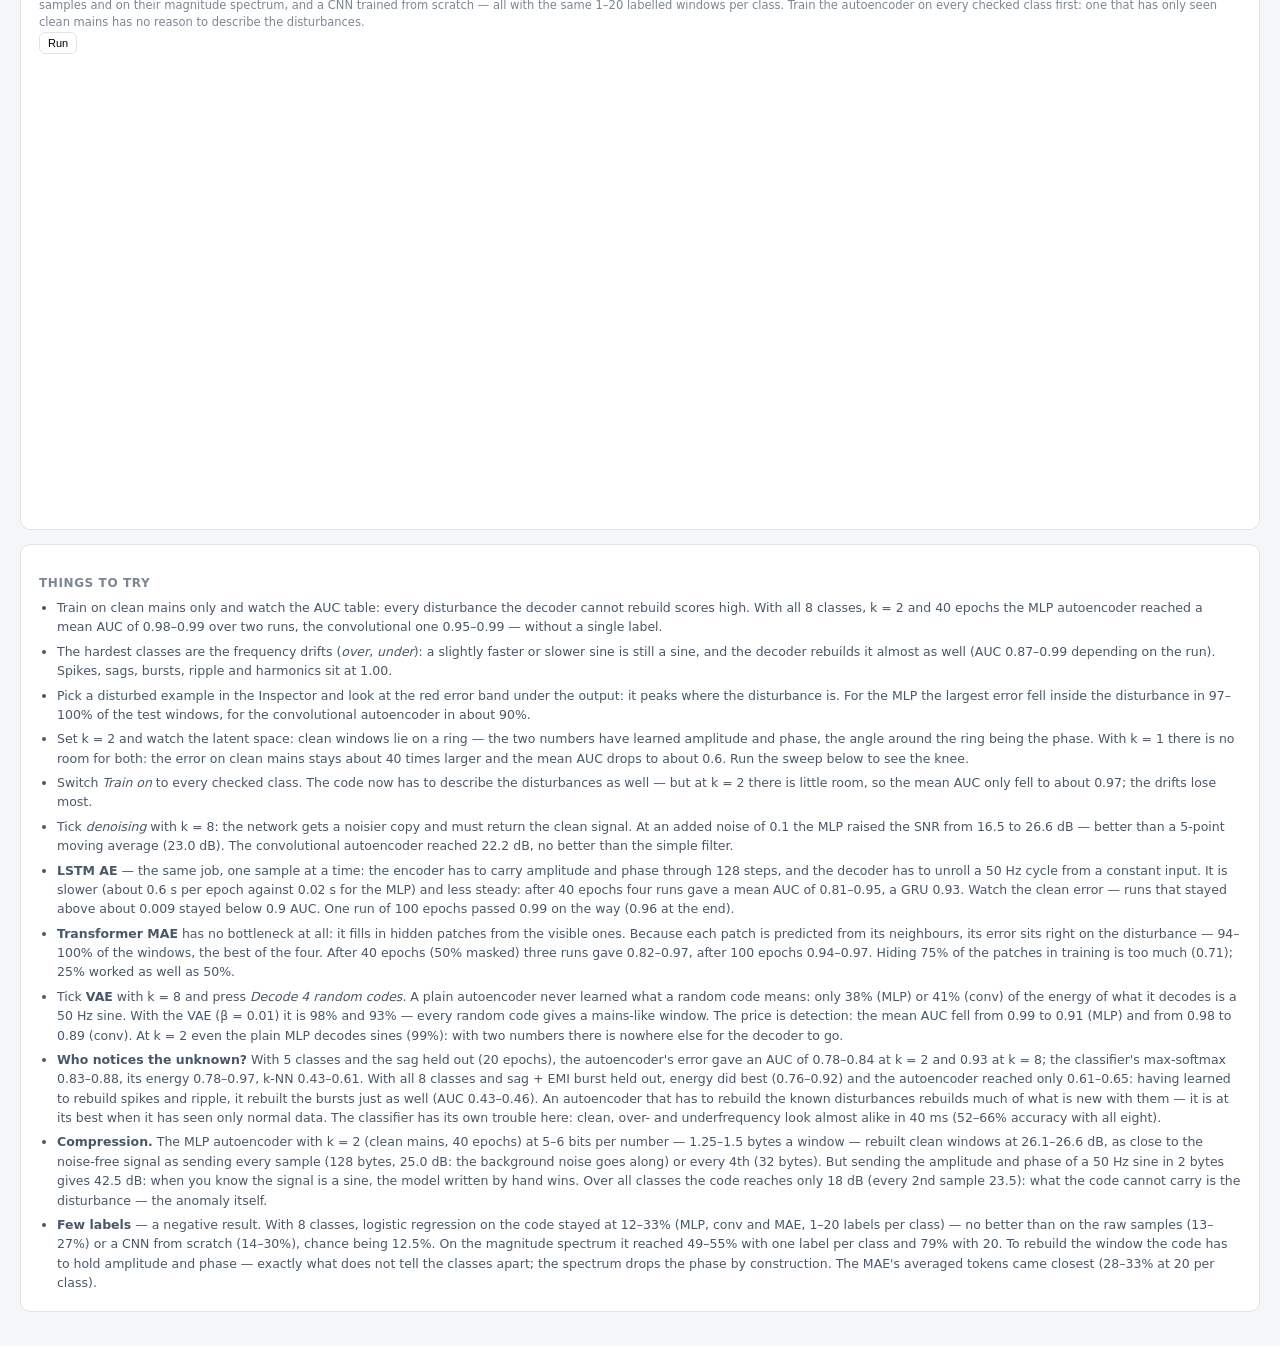
==== commit 38ffb1a1: "Autoencoder playground: experiments on unknowns, compression, few labels - autoencoder or classifier" ====
--- a/autoencoder.html
+++ b/autoencoder.html
@@ -4,7 +4,7 @@
 <meta charset="utf-8">
 <meta name="viewport" content="width=device-width, initial-scale=1">
 <title>Autoencoder Playground — power-line disturbances</title>
-<link rel="stylesheet" href="css/style.css?v=30">
+<link rel="stylesheet" href="css/style.css?v=36">
 </head>
 <body class="ae ae-mlp">
 
@@ -259,6 +259,52 @@
   <div class="oodgrid">
     <canvas id="sweepChart" class="chart"></canvas>
     <div id="sweepTable"></div>
+  </div>
+</section>
+
+<section class="oodpanel" id="xpUnkPanel">
+  <h2>Experiment · autoencoder or classifier: who notices the unknown?</h2>
+  <p class="hint">Hold some classes out. A CNN classifier (three layers of 8 filters) learns the remaining classes with
+    their labels; a fresh autoencoder of the current kind learns the very same windows without them. Then both see the
+    test set, held-out classes included. A softmax always picks one of the classes it knows, so the classifier needs a
+    separate novelty score — maximum probability, energy or the distance to its training windows — while the
+    autoencoder just reports how badly it rebuilds the window.</p>
+  <div class="probe" style="flex-wrap:wrap;max-width:none;gap:10px">
+    <span class="hint small" style="margin:0">held out:</span>
+    <span id="xpUnkClasses" style="display:flex;flex-wrap:wrap;gap:8px"></span>
+    <label class="csvopt" style="margin:0">epochs
+      <select id="xpUnkEp"><option>10</option><option selected>20</option><option>40</option></select></label>
+    <button id="btnXpUnk">Train both and compare</button>
+  </div>
+  <p id="xpUnkMsg" class="hint small"></p>
+  <div id="xpUnkTable"></div>
+</section>
+
+<section class="oodpanel ae-notmae" id="xpCompPanel">
+  <h2>Experiment · the code as compression</h2>
+  <p class="hint">Instead of the 128 samples, send only the code — k numbers, each rounded to a few bits — and let the
+    receiver run the decoder. Compared with keeping every D-th sample and joining them with straight lines, and with
+    sending just the amplitude and phase of a 50 Hz sine. The error is measured against the signal without the
+    background noise. Uses the network as it is trained now.</p>
+  <div class="probe" style="max-width:520px"><button id="btnXpComp">Measure</button></div>
+  <p id="xpCompMsg" class="hint small"></p>
+  <div class="oodgrid">
+    <canvas id="xpCompChart" class="chart"></canvas>
+    <div id="xpCompTable"></div>
+  </div>
+</section>
+
+<section class="oodpanel" id="xpFewPanel">
+  <h2>Experiment · learning from a handful of labels</h2>
+  <p class="hint">The autoencoder learned without labels. Is its code a good starting point when only a few windows are
+    labelled? A logistic regression on the code of the current network against the same on the raw 128 samples and on
+    their magnitude spectrum, and a CNN trained from scratch — all with the same 1–20 labelled windows per class. Train the autoencoder on every checked
+    class first: one that has only seen clean mains has no reason to describe the disturbances.</p>
+  <div class="probe" style="max-width:520px"><button id="btnXpFew">Run</button></div>
+  <p id="xpFewMsg" class="hint small"></p>
+  <div class="oodgrid">
+    <canvas id="xpFewChart" class="chart"></canvas>
+    <div id="xpFewTable"></div>
   </div>
 </section>
 
@@ -296,19 +342,38 @@
       VAE (β = 0.01) it is 98% and 93% — every random code gives a mains-like window. The price is detection: the
       mean AUC fell from 0.99 to 0.91 (MLP) and from 0.98 to 0.89 (conv). At k = 2 even the plain MLP decodes
       sines (99%): with two numbers there is nowhere else for the decoder to go.</li>
+    <li><b>Who notices the unknown?</b> With 5 classes and the sag held out (20 epochs), the autoencoder's error gave an
+      AUC of 0.78–0.84 at k = 2 and 0.93 at k = 8; the classifier's max-softmax 0.83–0.88, its energy 0.78–0.97, k-NN
+      0.43–0.61. With all 8 classes and sag + EMI burst held out, energy did best (0.76–0.92) and the autoencoder
+      reached only 0.61–0.65: having learned to rebuild spikes and ripple, it rebuilt the bursts just as well (AUC
+      0.43–0.46). An autoencoder that has to rebuild the known disturbances rebuilds much of what is new with them —
+      it is at its best when it has seen only normal data. The classifier has its own trouble here: clean, over- and
+      underfrequency look almost alike in 40 ms (52–66% accuracy with all eight).</li>
+    <li><b>Compression.</b> The MLP autoencoder with k = 2 (clean mains, 40 epochs) at 5–6 bits per number —
+      1.25–1.5 bytes a window — rebuilt clean windows at 26.1–26.6 dB, as close to the noise-free signal as sending
+      every sample (128 bytes, 25.0 dB: the background noise goes along) or every 4th (32 bytes). But sending the
+      amplitude and phase of a 50 Hz sine in 2 bytes gives 42.5 dB: when you know the signal is a sine, the model
+      written by hand wins. Over all classes the code reaches only 18 dB (every 2nd sample 23.5): what the code cannot
+      carry is the disturbance — the anomaly itself.</li>
+    <li><b>Few labels</b> — a negative result. With 8 classes, logistic regression on the code stayed at 12–33% (MLP,
+      conv and MAE, 1–20 labels per class) — no better than on the raw samples (13–27%) or a CNN from scratch (14–30%),
+      chance being 12.5%. On the magnitude spectrum it reached 49–55% with one label per class and 79% with 20. To
+      rebuild the window the code has to hold amplitude and phase — exactly what does not tell the classes apart;
+      the spectrum drops the phase by construction. The MAE's averaged tokens came closest (28–33% at 20 per class).</li>
   </ul>
 </footer>
 
-<script src="js/signal.js?v=30"></script>
-<script src="js/fft.js?v=30"></script>
-<script src="js/nn.js?v=30"></script>
-<script src="js/rnn.js?v=30"></script>
-<script src="js/viz.js?v=30"></script>
-<script src="js/transformer.js?v=30"></script>
-<script src="js/flow.js?v=30"></script>
-<script src="js/ae-models.js?v=30"></script>
-<script src="js/ae-viz.js?v=30"></script>
-<script src="js/ui.js?v=30"></script>
-<script src="js/ae-main.js?v=30"></script>
+<script src="js/signal.js?v=36"></script>
+<script src="js/fft.js?v=36"></script>
+<script src="js/nn.js?v=36"></script>
+<script src="js/rnn.js?v=36"></script>
+<script src="js/viz.js?v=36"></script>
+<script src="js/transformer.js?v=36"></script>
+<script src="js/flow.js?v=36"></script>
+<script src="js/ae-models.js?v=36"></script>
+<script src="js/ae-viz.js?v=36"></script>
+<script src="js/ui.js?v=36"></script>
+<script src="js/ae-main.js?v=36"></script>
+<script src="js/ae-experiments.js?v=36"></script>
 </body>
 </html>
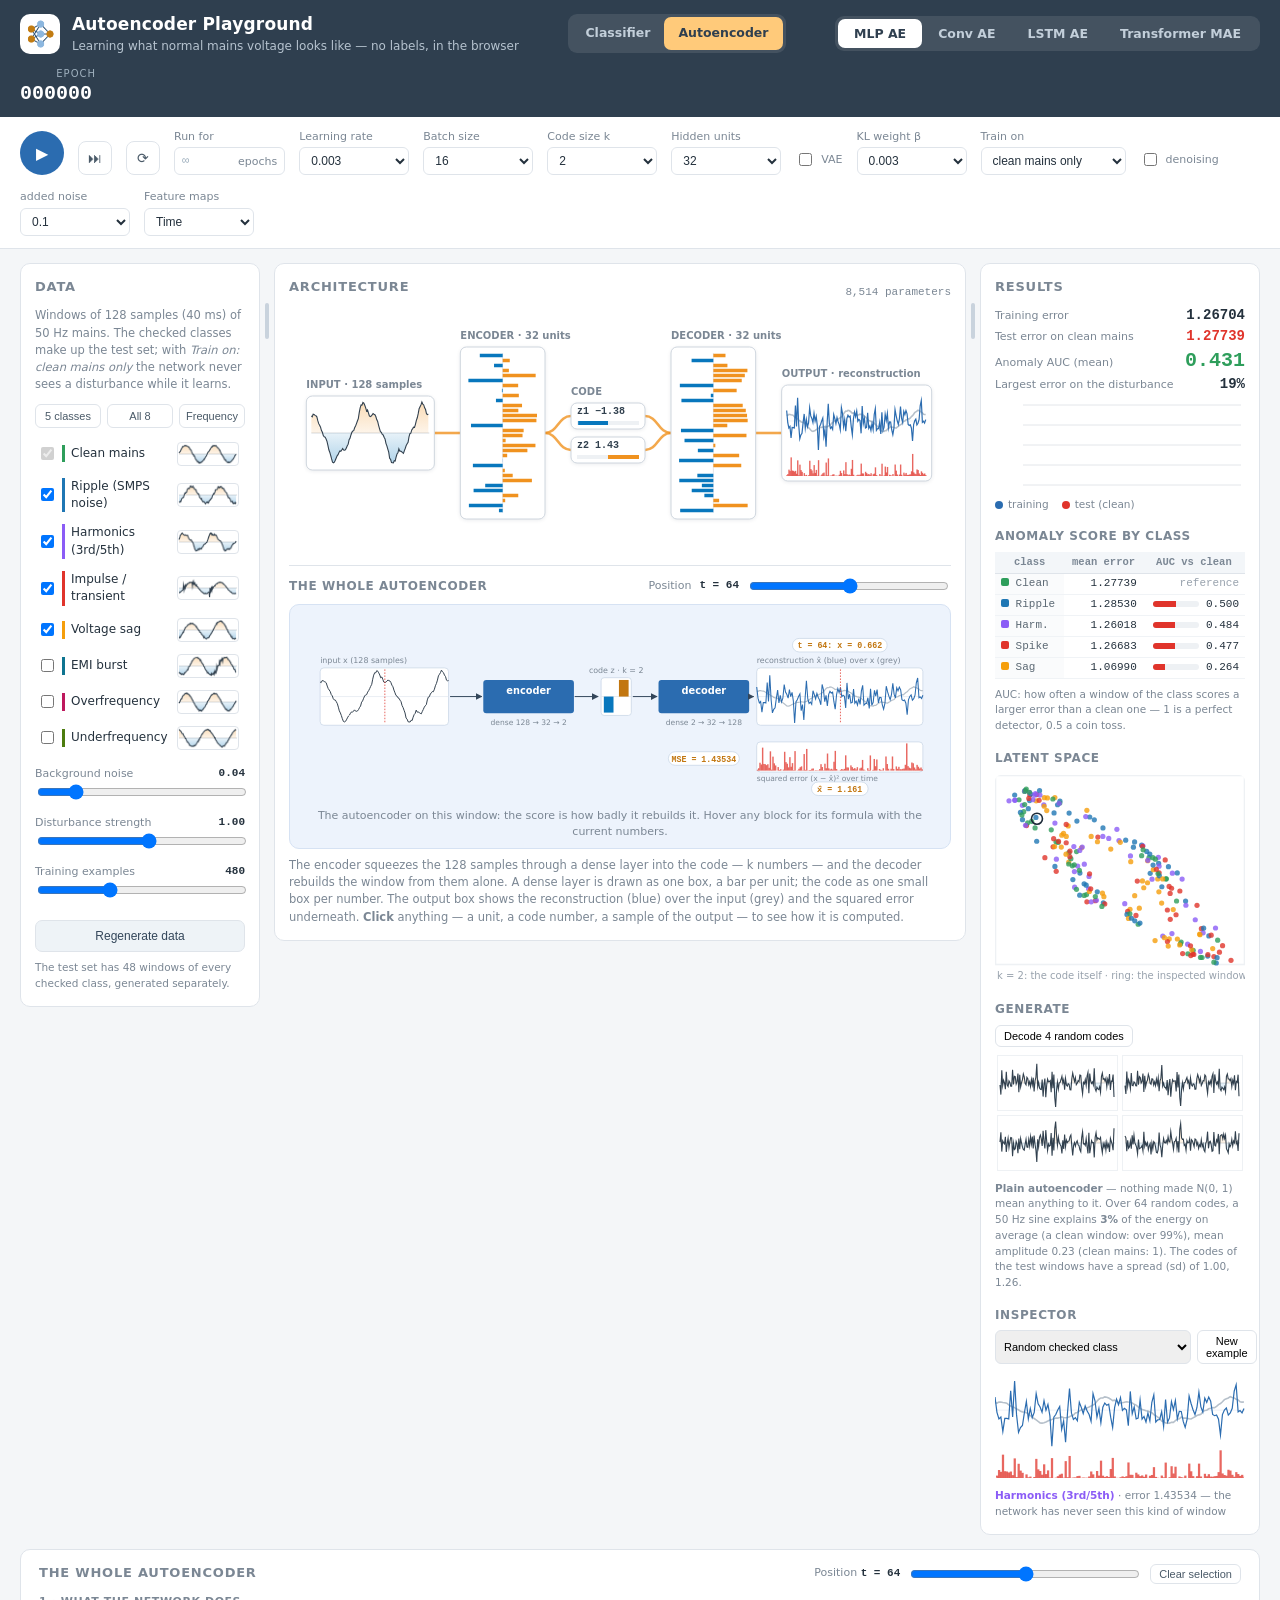
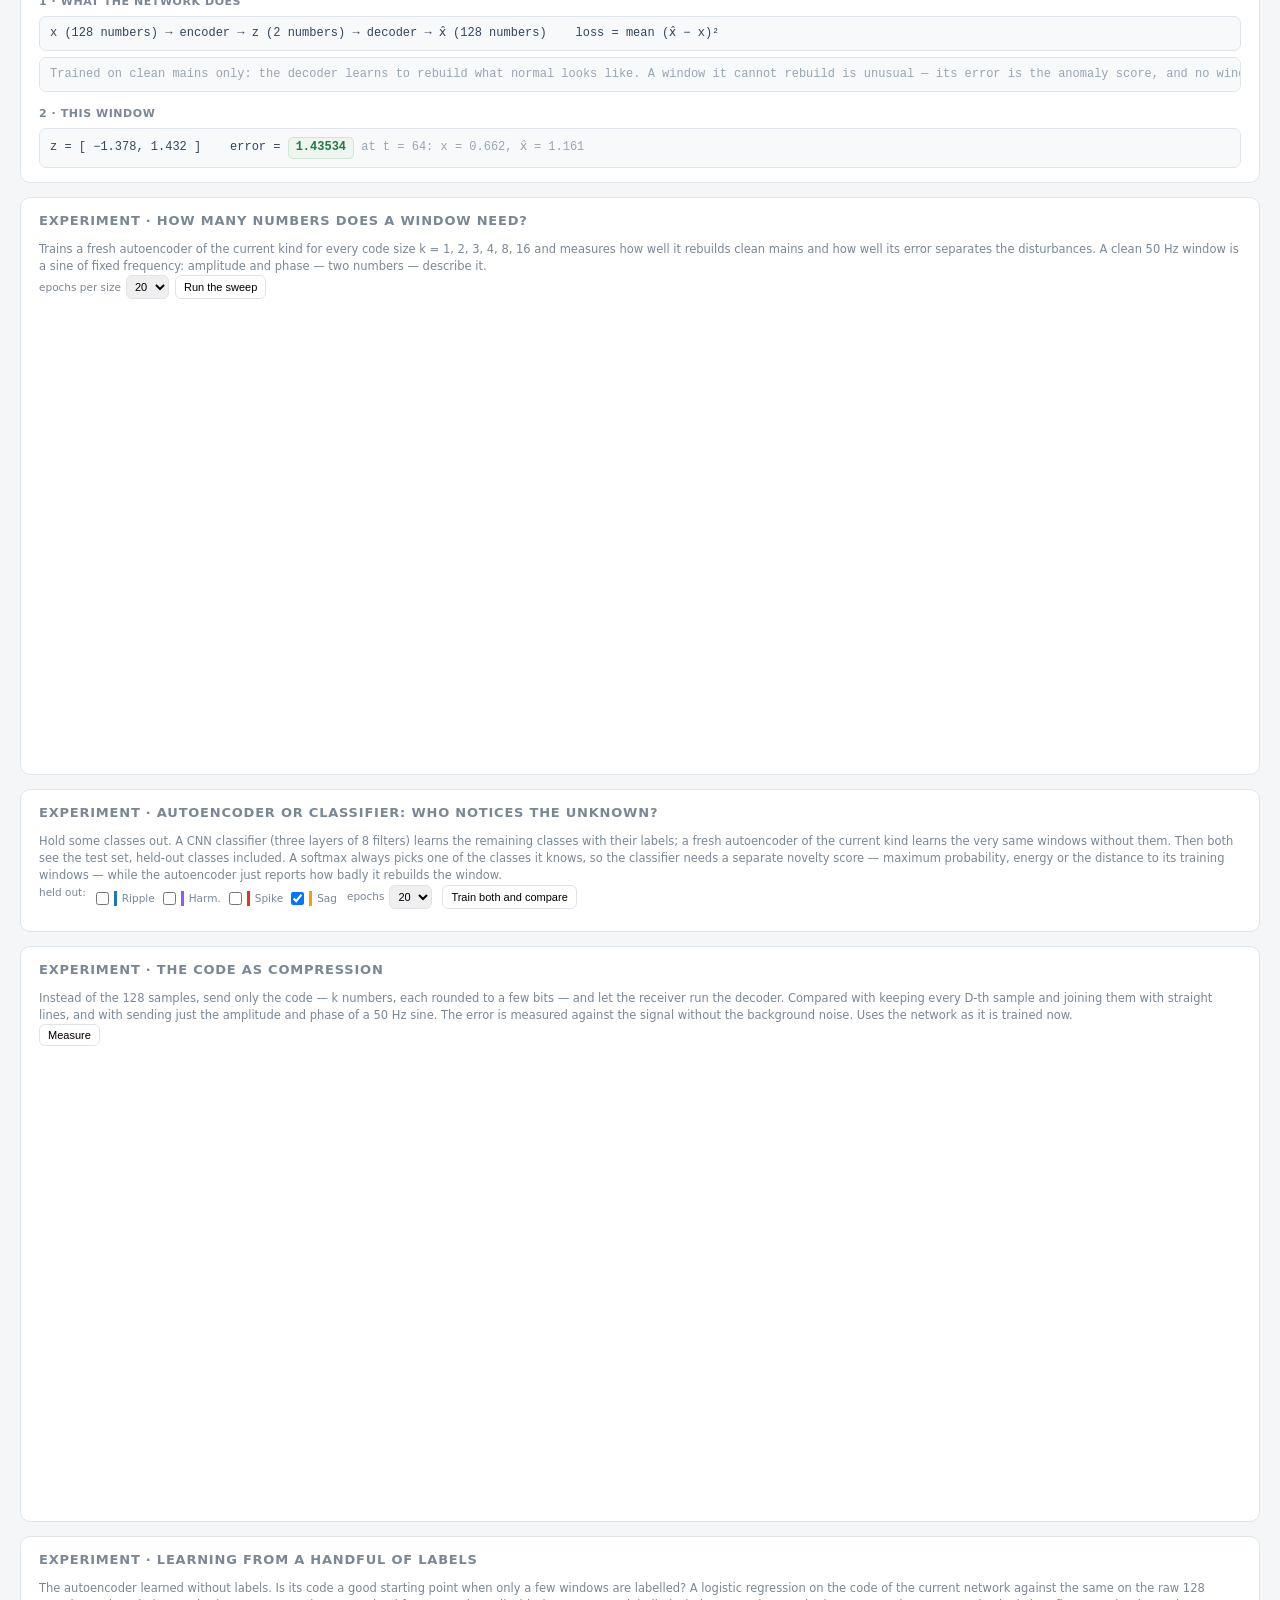
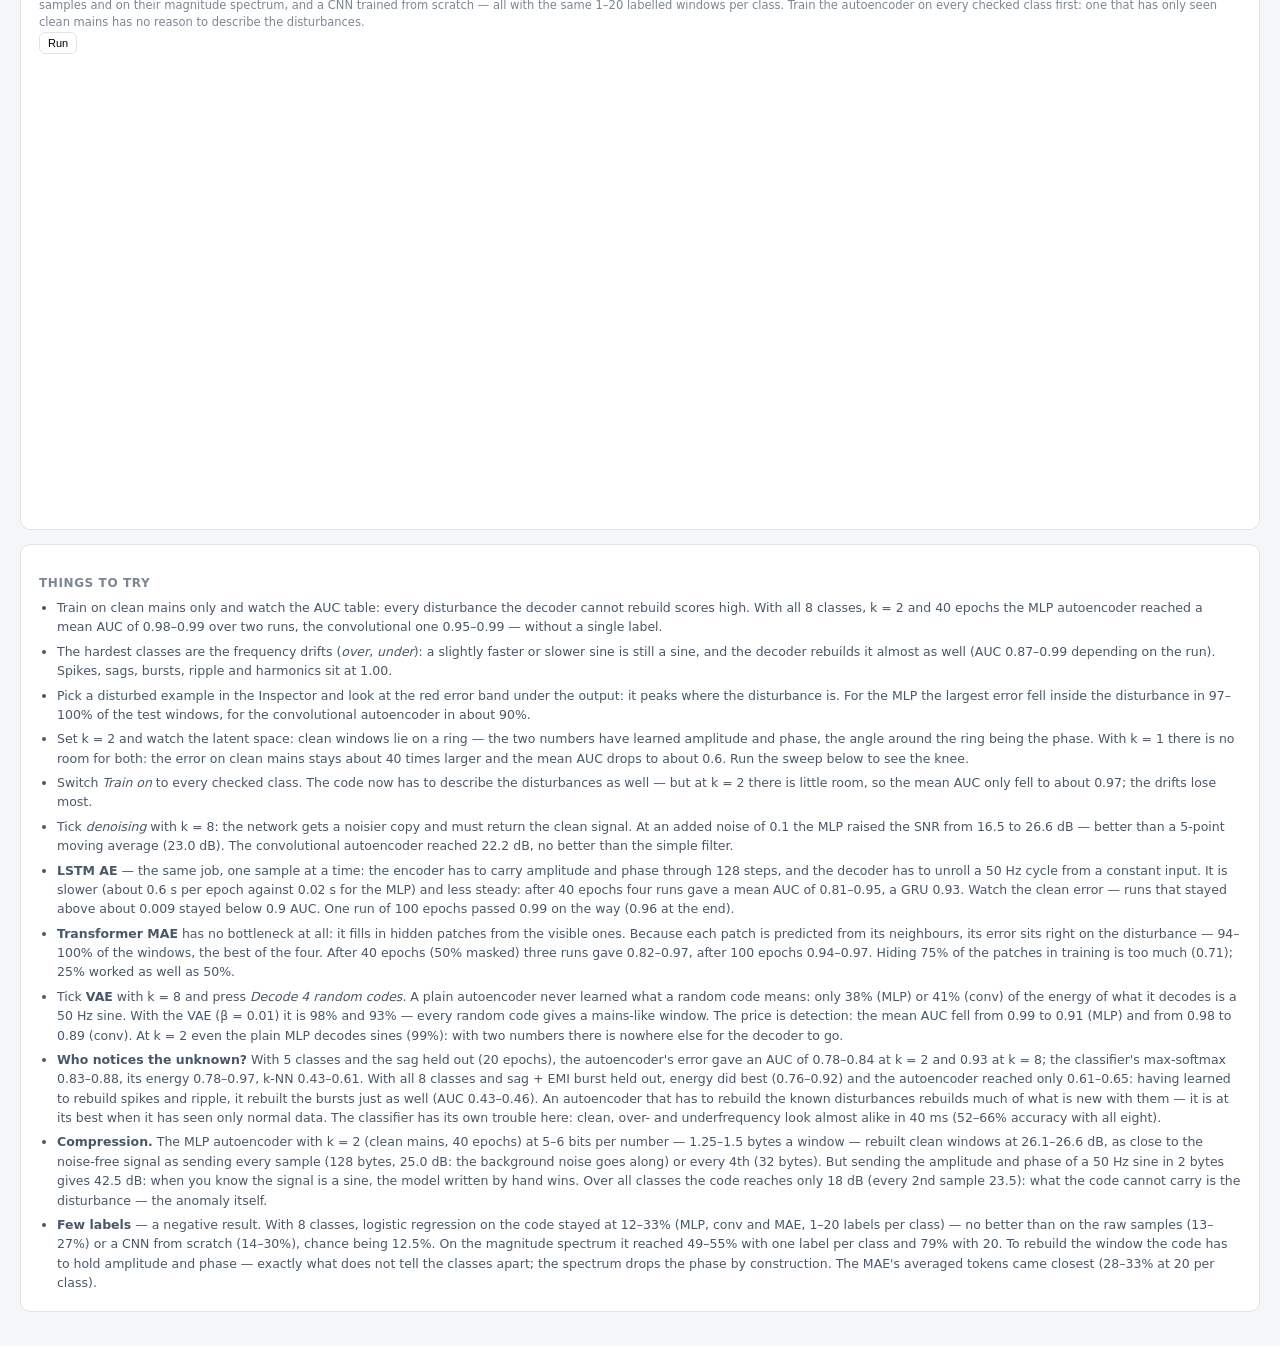
==== commit 9a454cbf: "Show the Enkod logo in the top bar and as the page icon" ====
--- a/autoencoder.html
+++ b/autoencoder.html
@@ -4,13 +4,14 @@
 <meta charset="utf-8">
 <meta name="viewport" content="width=device-width, initial-scale=1">
 <title>Autoencoder Playground — power-line disturbances</title>
-<link rel="stylesheet" href="css/style.css?v=36">
+<link rel="icon" type="image/png" href="img/enkod-logo.png">
+<link rel="stylesheet" href="css/style.css?v=37">
 </head>
 <body class="ae ae-mlp">
 
 <header class="topbar">
   <div class="brand">
-    <span class="logo">∿</span>
+    <img class="logo" src="img/enkod-logo.png" alt="Enkod">
     <div>
       <h1>Autoencoder Playground</h1>
       <p>Learning what normal mains voltage looks like — no labels, in the browser</p>
@@ -363,17 +364,17 @@
   </ul>
 </footer>
 
-<script src="js/signal.js?v=36"></script>
-<script src="js/fft.js?v=36"></script>
-<script src="js/nn.js?v=36"></script>
-<script src="js/rnn.js?v=36"></script>
-<script src="js/viz.js?v=36"></script>
-<script src="js/transformer.js?v=36"></script>
-<script src="js/flow.js?v=36"></script>
-<script src="js/ae-models.js?v=36"></script>
-<script src="js/ae-viz.js?v=36"></script>
-<script src="js/ui.js?v=36"></script>
-<script src="js/ae-main.js?v=36"></script>
-<script src="js/ae-experiments.js?v=36"></script>
+<script src="js/signal.js?v=37"></script>
+<script src="js/fft.js?v=37"></script>
+<script src="js/nn.js?v=37"></script>
+<script src="js/rnn.js?v=37"></script>
+<script src="js/viz.js?v=37"></script>
+<script src="js/transformer.js?v=37"></script>
+<script src="js/flow.js?v=37"></script>
+<script src="js/ae-models.js?v=37"></script>
+<script src="js/ae-viz.js?v=37"></script>
+<script src="js/ui.js?v=37"></script>
+<script src="js/ae-main.js?v=37"></script>
+<script src="js/ae-experiments.js?v=37"></script>
 </body>
 </html>
--- a/css/style.css
+++ b/css/style.css
@@ -28,8 +28,8 @@
 }
 .brand{display:flex;align-items:center;gap:12px}
 .logo{
-  font-size:26px;line-height:1;width:40px;height:40px;border-radius:10px;
-  background:rgba(255,255,255,.12);display:grid;place-items:center;color:#ffca7a;
+  width:40px;height:40px;border-radius:10px;background:#fff;padding:3px;
+  object-fit:contain;display:block;flex:none;
 }
 .topbar h1{font-size:17px;letter-spacing:.01em}
 .topbar p{margin:1px 0 0;font-size:12px;color:#b6c3cf}
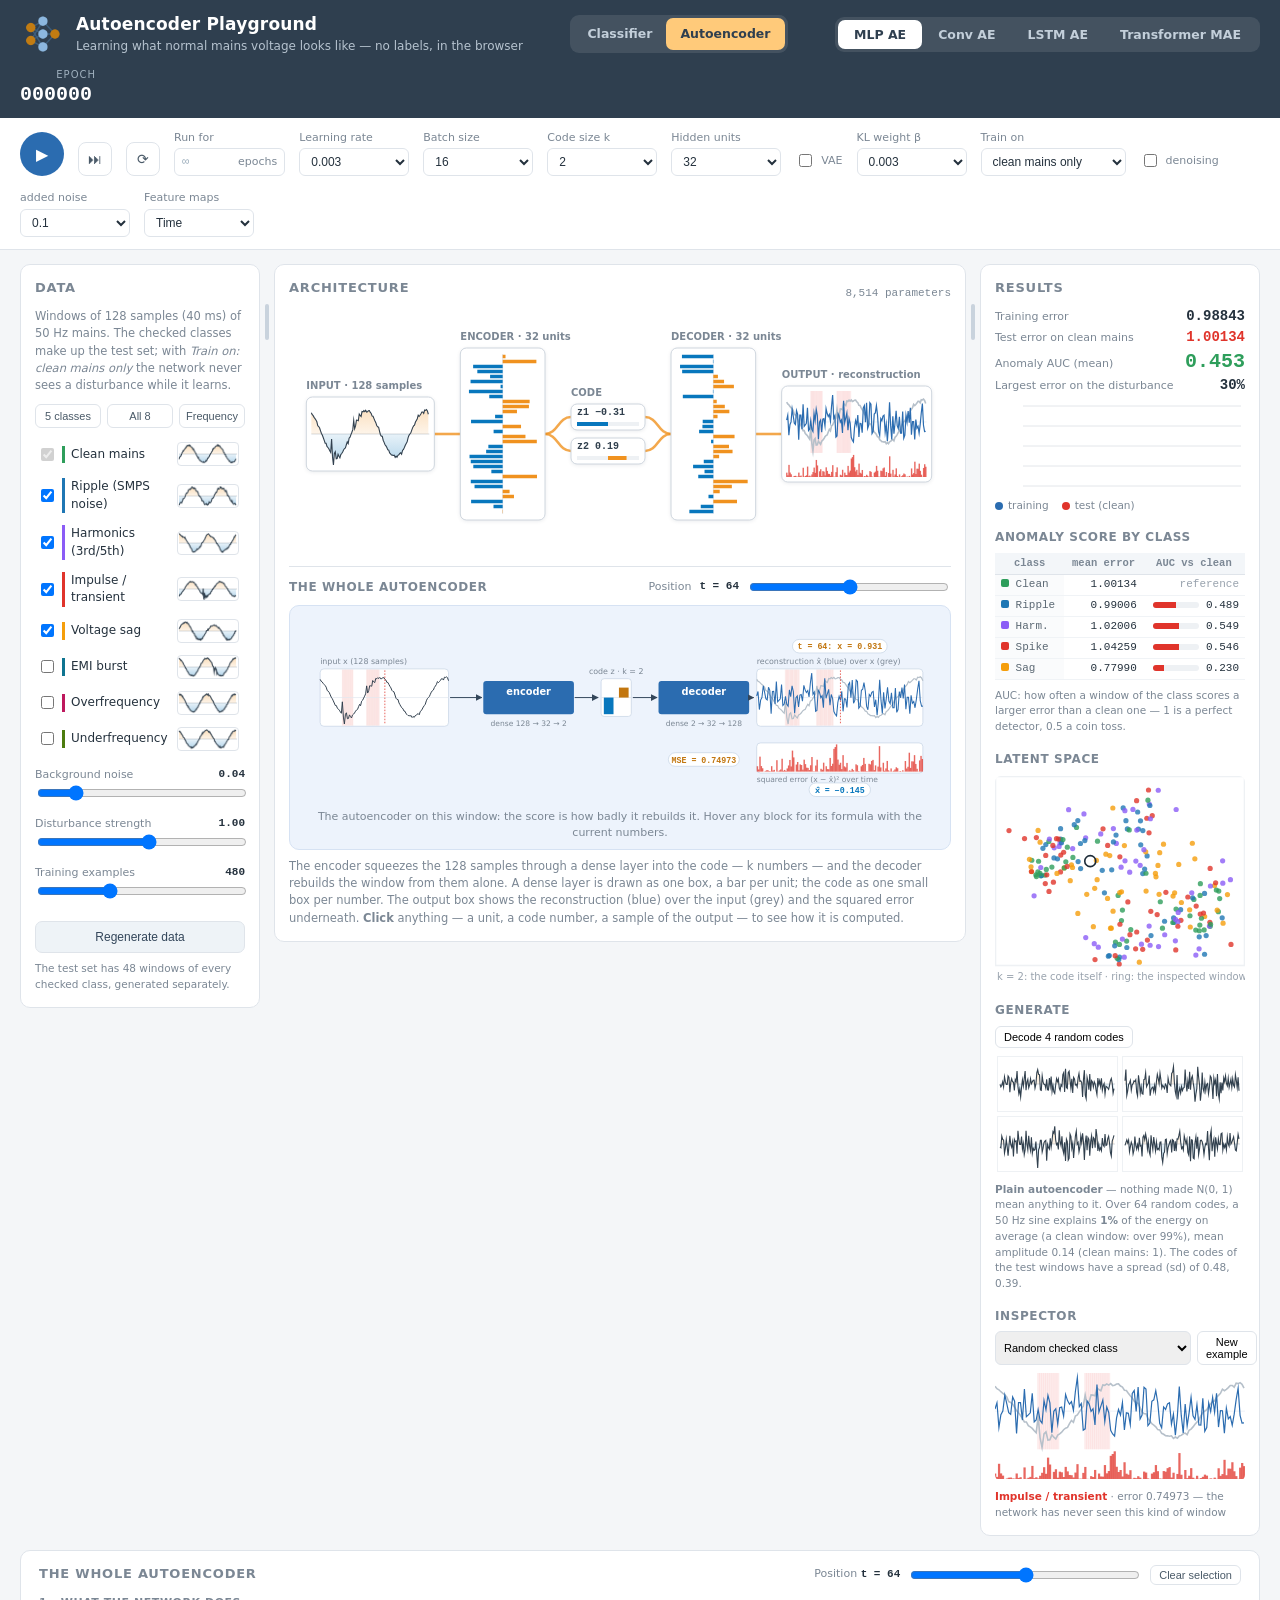
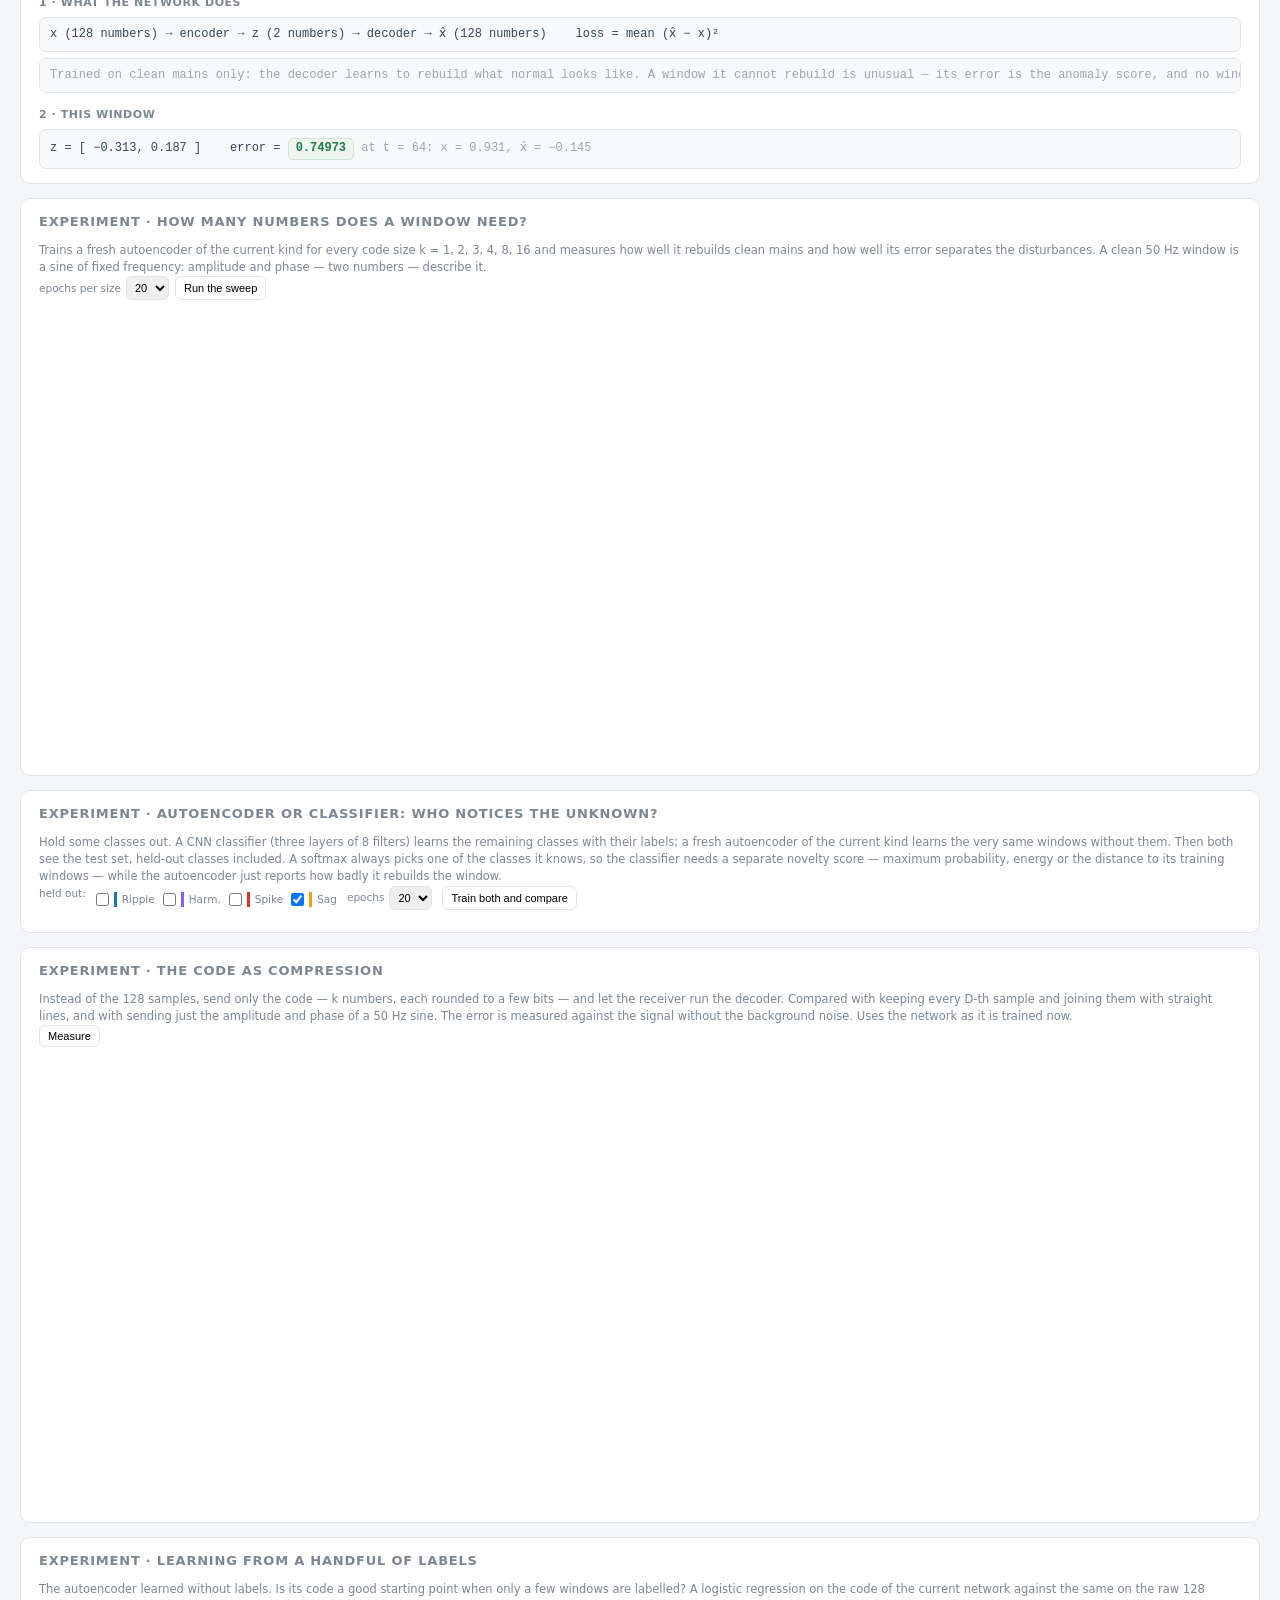
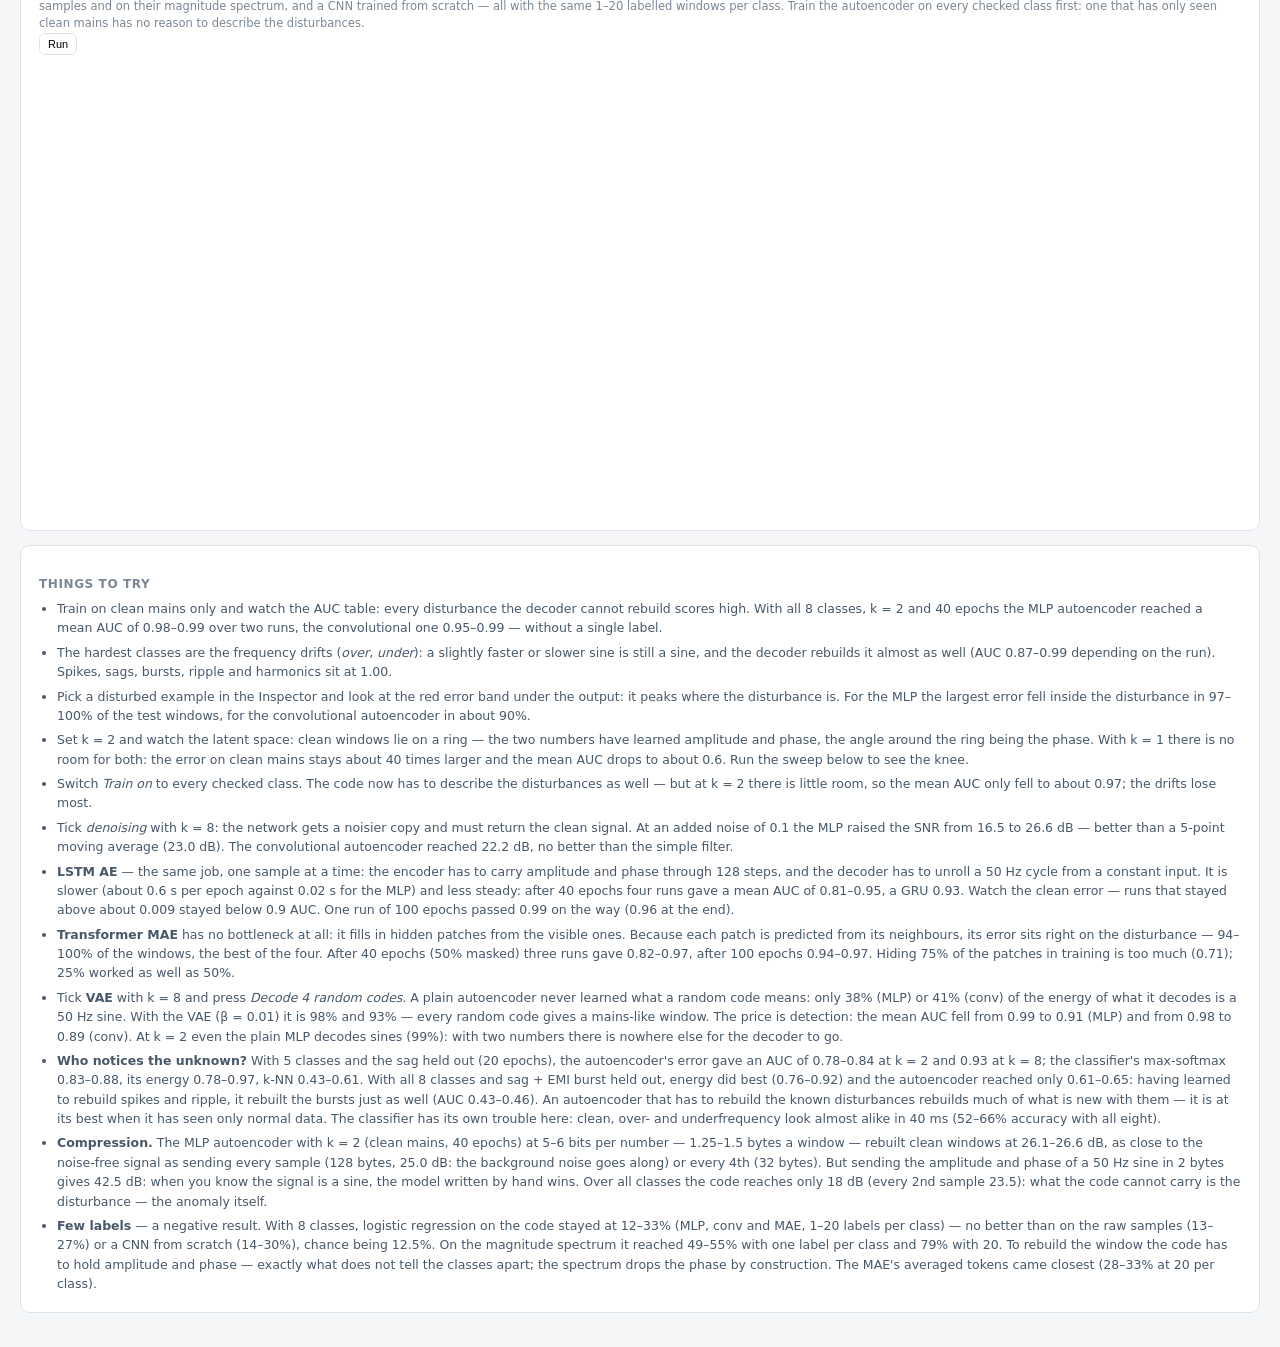
==== commit ab848557: "Show the logo on a transparent background" ====
--- a/autoencoder.html
+++ b/autoencoder.html
@@ -5,7 +5,7 @@
 <meta name="viewport" content="width=device-width, initial-scale=1">
 <title>Autoencoder Playground — power-line disturbances</title>
 <link rel="icon" type="image/png" href="img/enkod-logo.png">
-<link rel="stylesheet" href="css/style.css?v=37">
+<link rel="stylesheet" href="css/style.css?v=38">
 </head>
 <body class="ae ae-mlp">
 
@@ -364,17 +364,17 @@
   </ul>
 </footer>
 
-<script src="js/signal.js?v=37"></script>
-<script src="js/fft.js?v=37"></script>
-<script src="js/nn.js?v=37"></script>
-<script src="js/rnn.js?v=37"></script>
-<script src="js/viz.js?v=37"></script>
-<script src="js/transformer.js?v=37"></script>
-<script src="js/flow.js?v=37"></script>
-<script src="js/ae-models.js?v=37"></script>
-<script src="js/ae-viz.js?v=37"></script>
-<script src="js/ui.js?v=37"></script>
-<script src="js/ae-main.js?v=37"></script>
-<script src="js/ae-experiments.js?v=37"></script>
+<script src="js/signal.js?v=38"></script>
+<script src="js/fft.js?v=38"></script>
+<script src="js/nn.js?v=38"></script>
+<script src="js/rnn.js?v=38"></script>
+<script src="js/viz.js?v=38"></script>
+<script src="js/transformer.js?v=38"></script>
+<script src="js/flow.js?v=38"></script>
+<script src="js/ae-models.js?v=38"></script>
+<script src="js/ae-viz.js?v=38"></script>
+<script src="js/ui.js?v=38"></script>
+<script src="js/ae-main.js?v=38"></script>
+<script src="js/ae-experiments.js?v=38"></script>
 </body>
 </html>
--- a/css/style.css
+++ b/css/style.css
@@ -27,10 +27,7 @@
   padding:12px 20px;background:#2f3f4f;color:#fff;
 }
 .brand{display:flex;align-items:center;gap:12px}
-.logo{
-  width:40px;height:40px;border-radius:10px;background:#fff;padding:3px;
-  object-fit:contain;display:block;flex:none;
-}
+.logo{width:44px;height:44px;object-fit:contain;display:block;flex:none}
 .topbar h1{font-size:17px;letter-spacing:.01em}
 .topbar p{margin:1px 0 0;font-size:12px;color:#b6c3cf}
 .archsw{display:flex;gap:0;flex-wrap:wrap;background:rgba(255,255,255,.10);border-radius:9px;padding:3px}
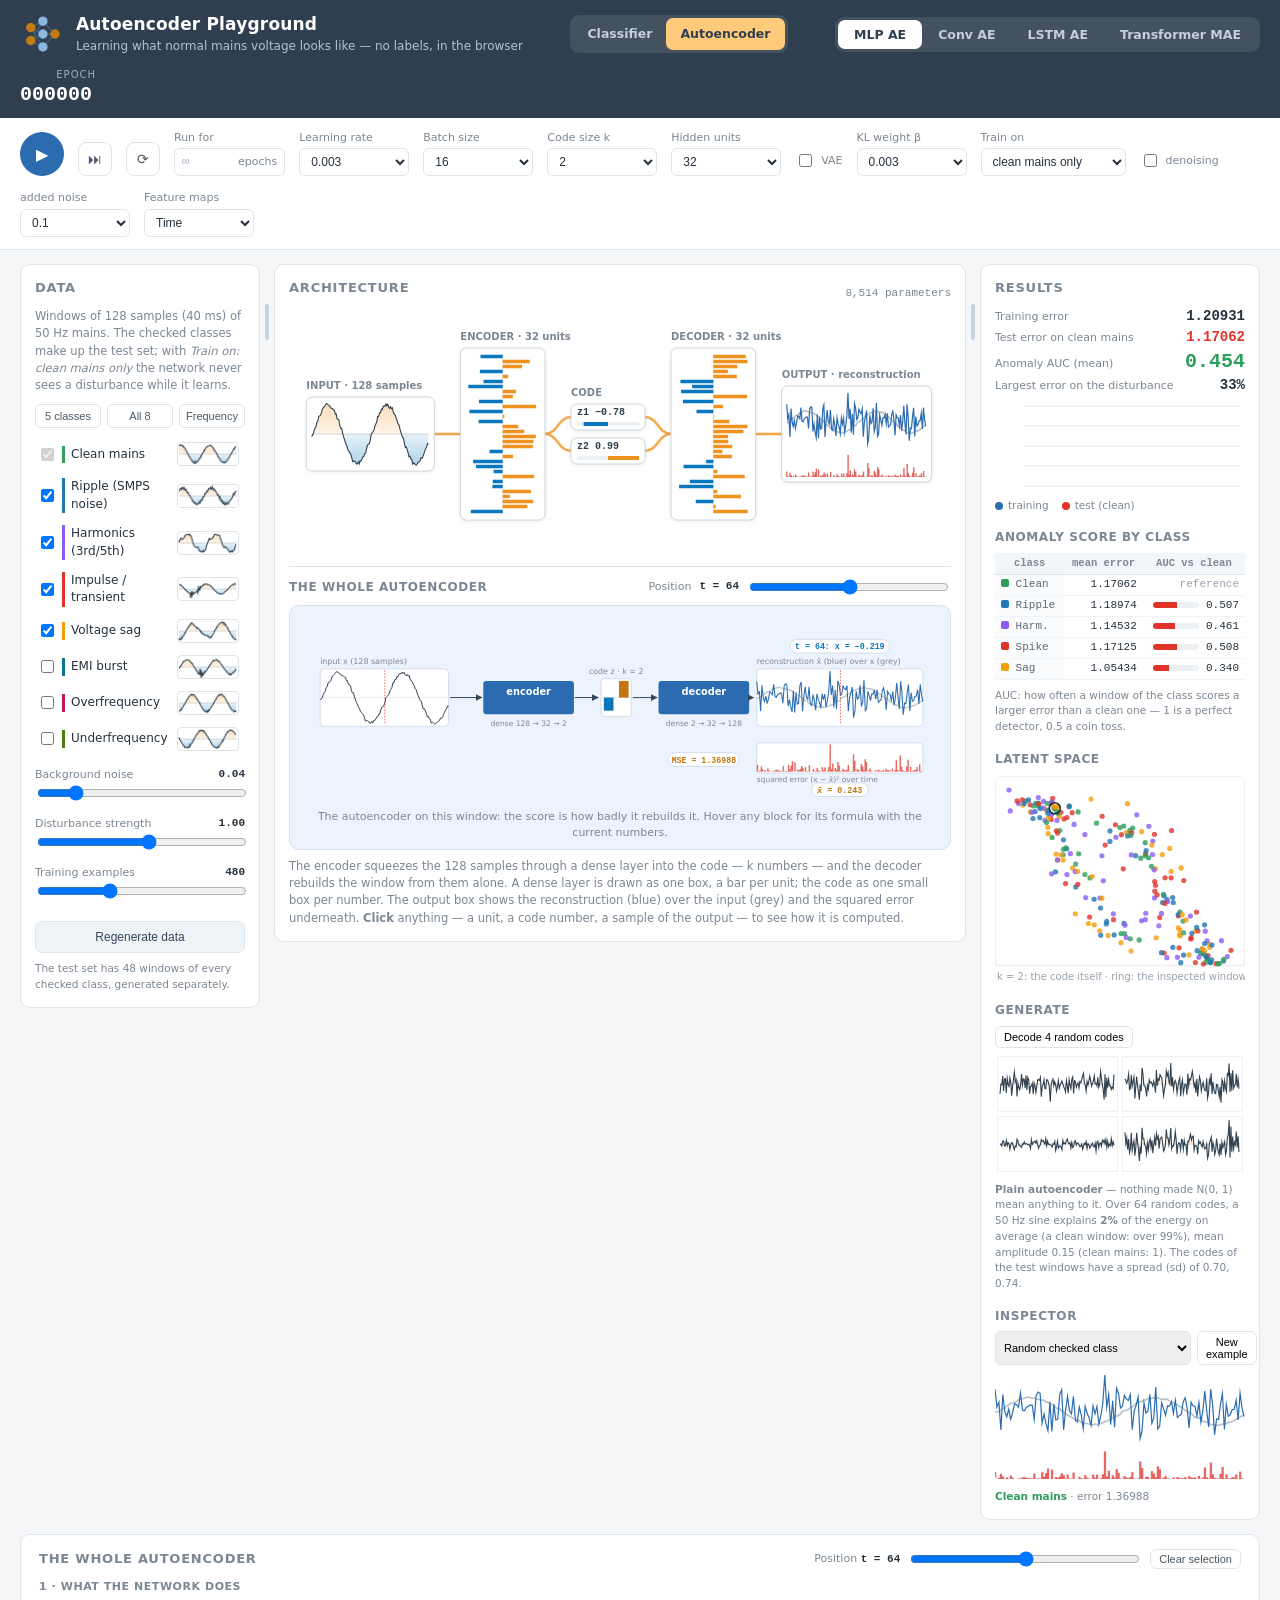
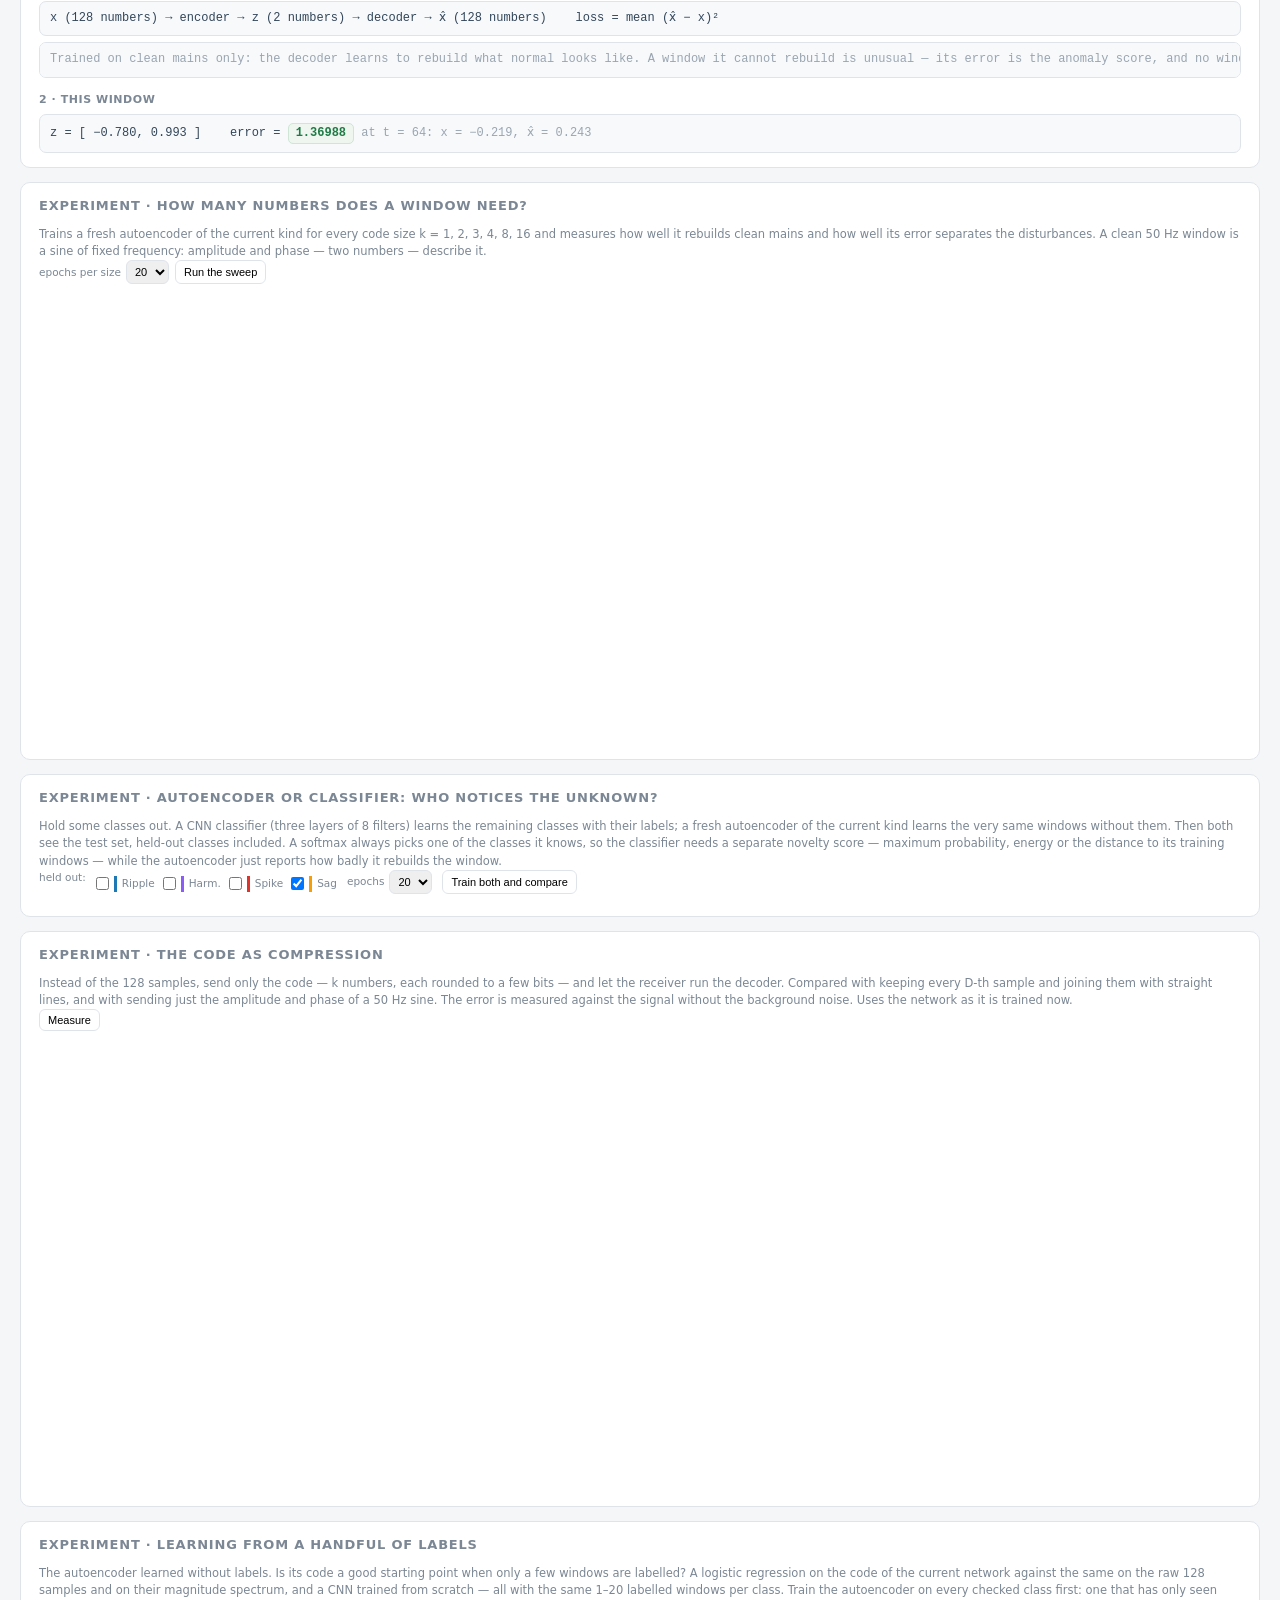
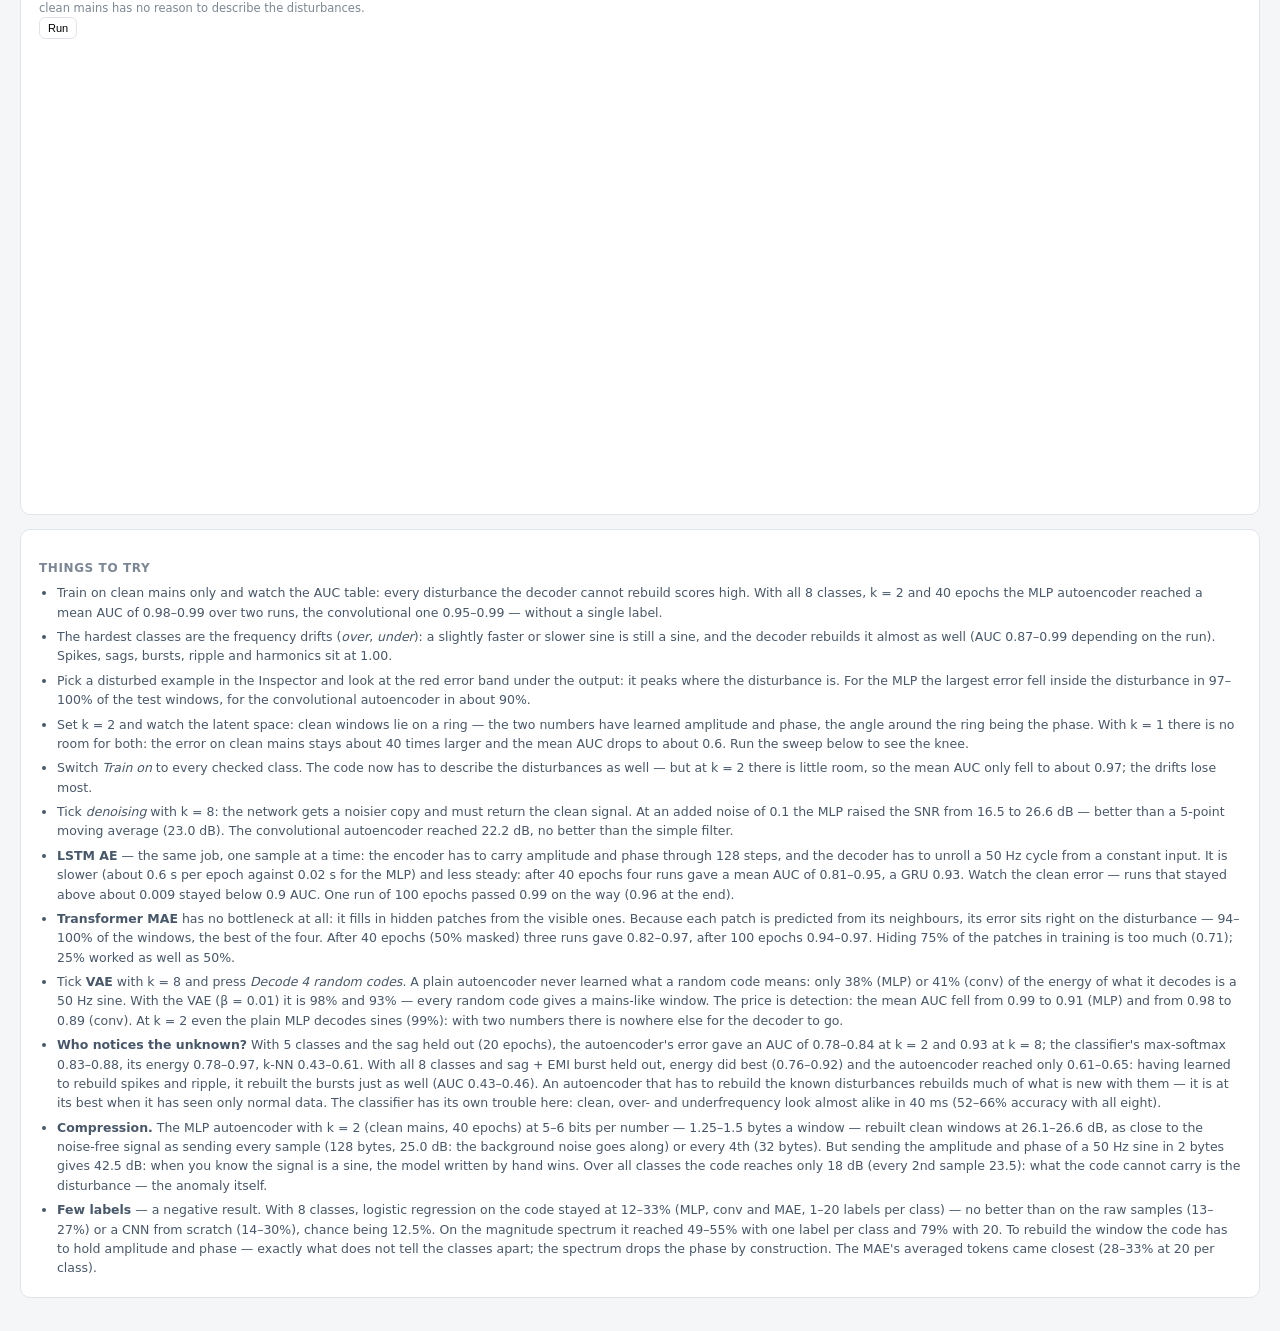
==== commit f9bfb0c9: "Add search-engine metadata and a sitemap" ====
--- a/autoencoder.html
+++ b/autoencoder.html
@@ -4,6 +4,17 @@
 <meta charset="utf-8">
 <meta name="viewport" content="width=device-width, initial-scale=1">
 <title>Autoencoder Playground — power-line disturbances</title>
+<meta name="description" content="Interactive autoencoder playground in the browser: MLP, convolutional, LSTM and masked Transformer autoencoders and VAEs learn what normal 50 Hz mains voltage looks like and detect anomalies without labels — with latent space, reconstruction error, compression and few-label experiments.">
+<meta name="author" content="EnkodPrime">
+<link rel="canonical" href="https://enkodprime.github.io/Playground_NN_architectures/autoencoder.html">
+<meta property="og:type" content="website">
+<meta property="og:site_name" content="Enkod">
+<meta property="og:title" content="Autoencoder Playground — power-line disturbances">
+<meta property="og:description" content="Interactive autoencoder playground in the browser: MLP, convolutional, LSTM and masked Transformer autoencoders and VAEs learn what normal 50 Hz mains voltage looks like and detect anomalies without labels — with latent space, reconstruction error, compression and few-label experiments.">
+<meta property="og:url" content="https://enkodprime.github.io/Playground_NN_architectures/autoencoder.html">
+<meta property="og:image" content="https://enkodprime.github.io/Playground_NN_architectures/img/enkod-logo.png">
+<meta name="twitter:card" content="summary">
+<script type="application/ld+json">{"@context": "https://schema.org", "@type": "WebApplication", "name": "Autoencoder Playground", "description": "Interactive autoencoder playground in the browser: MLP, convolutional, LSTM and masked Transformer autoencoders and VAEs learn what normal 50 Hz mains voltage looks like and detect anomalies without labels — with latent space, reconstruction error, compression and few-label experiments.", "url": "https://enkodprime.github.io/Playground_NN_architectures/autoencoder.html", "image": "https://enkodprime.github.io/Playground_NN_architectures/img/enkod-logo.png", "applicationCategory": "EducationalApplication", "operatingSystem": "Any (runs in a web browser)", "isAccessibleForFree": true, "inLanguage": "en", "author": {"@type": "Person", "name": "EnkodPrime", "url": "https://github.com/EnkodPrime"}, "sameAs": "https://github.com/EnkodPrime/Playground_NN_architectures"}</script>
 <link rel="icon" type="image/png" href="img/enkod-logo.png">
 <link rel="stylesheet" href="css/style.css?v=38">
 </head>
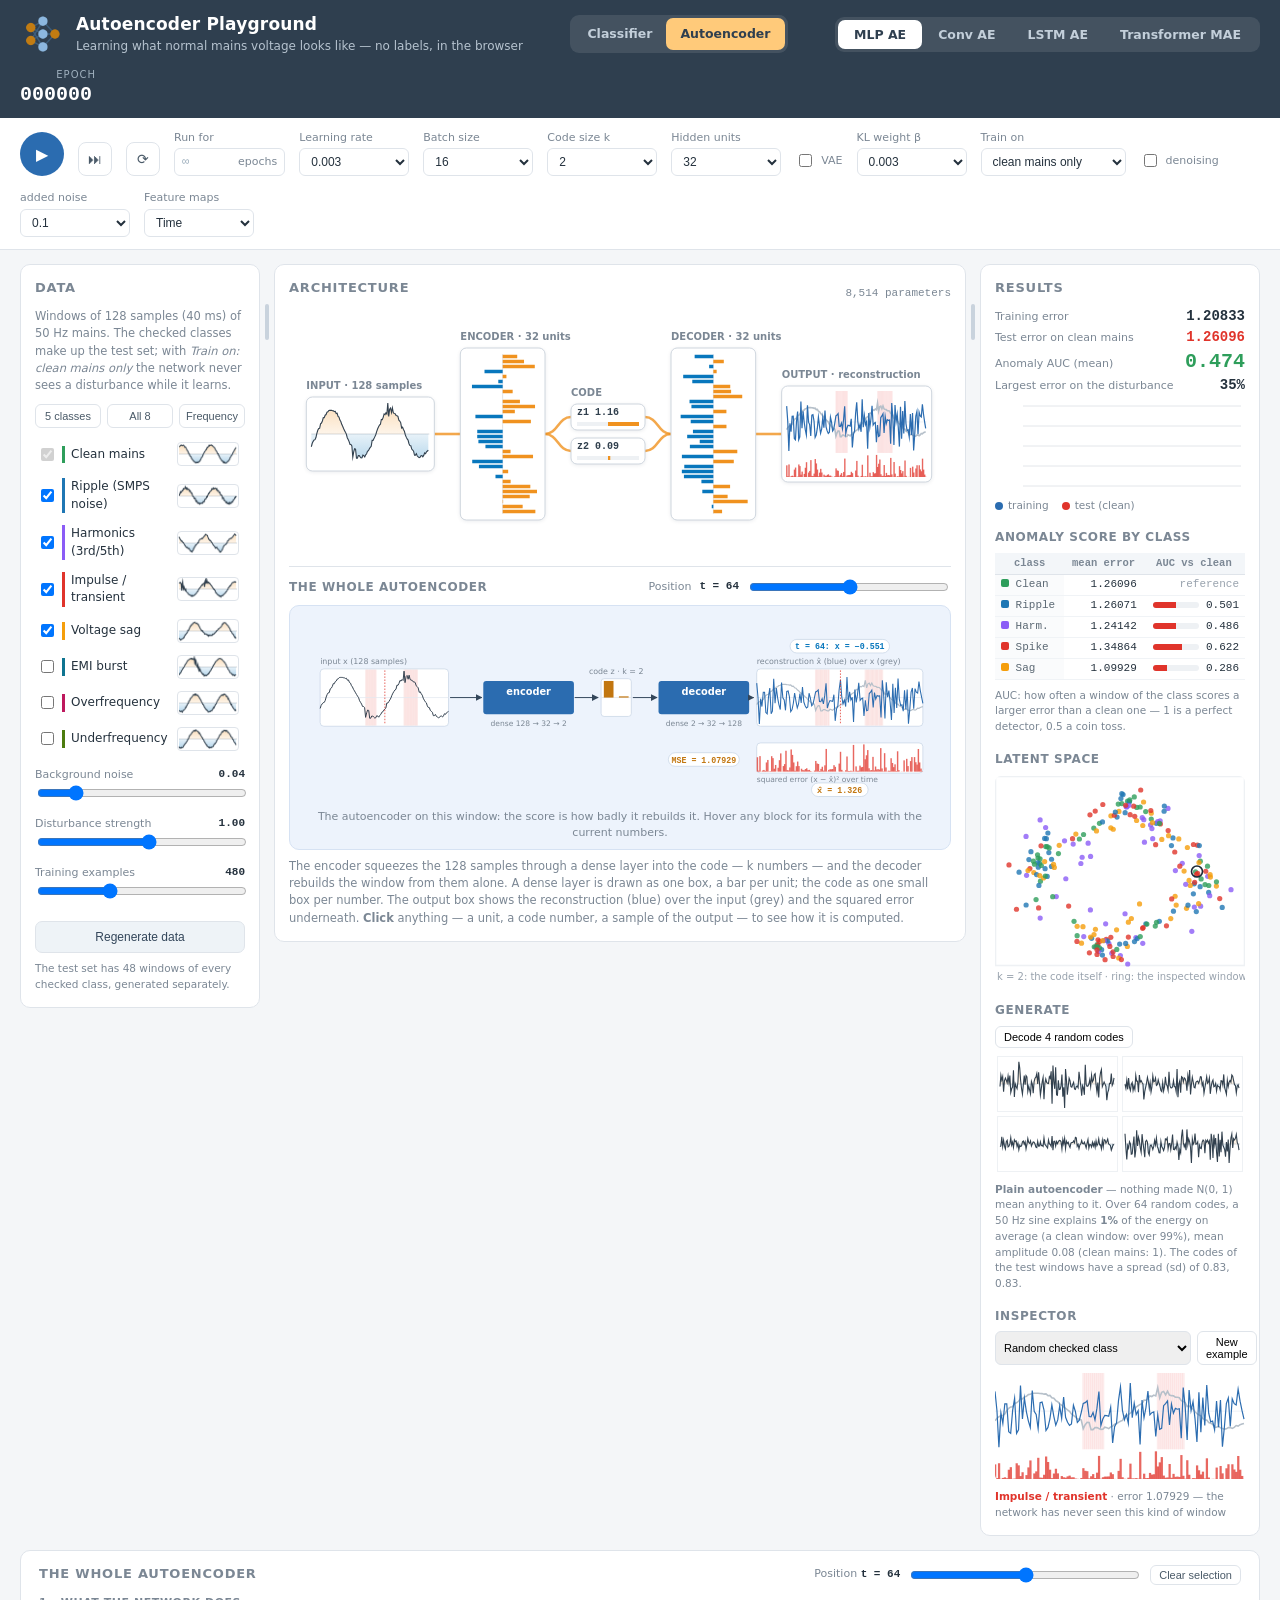
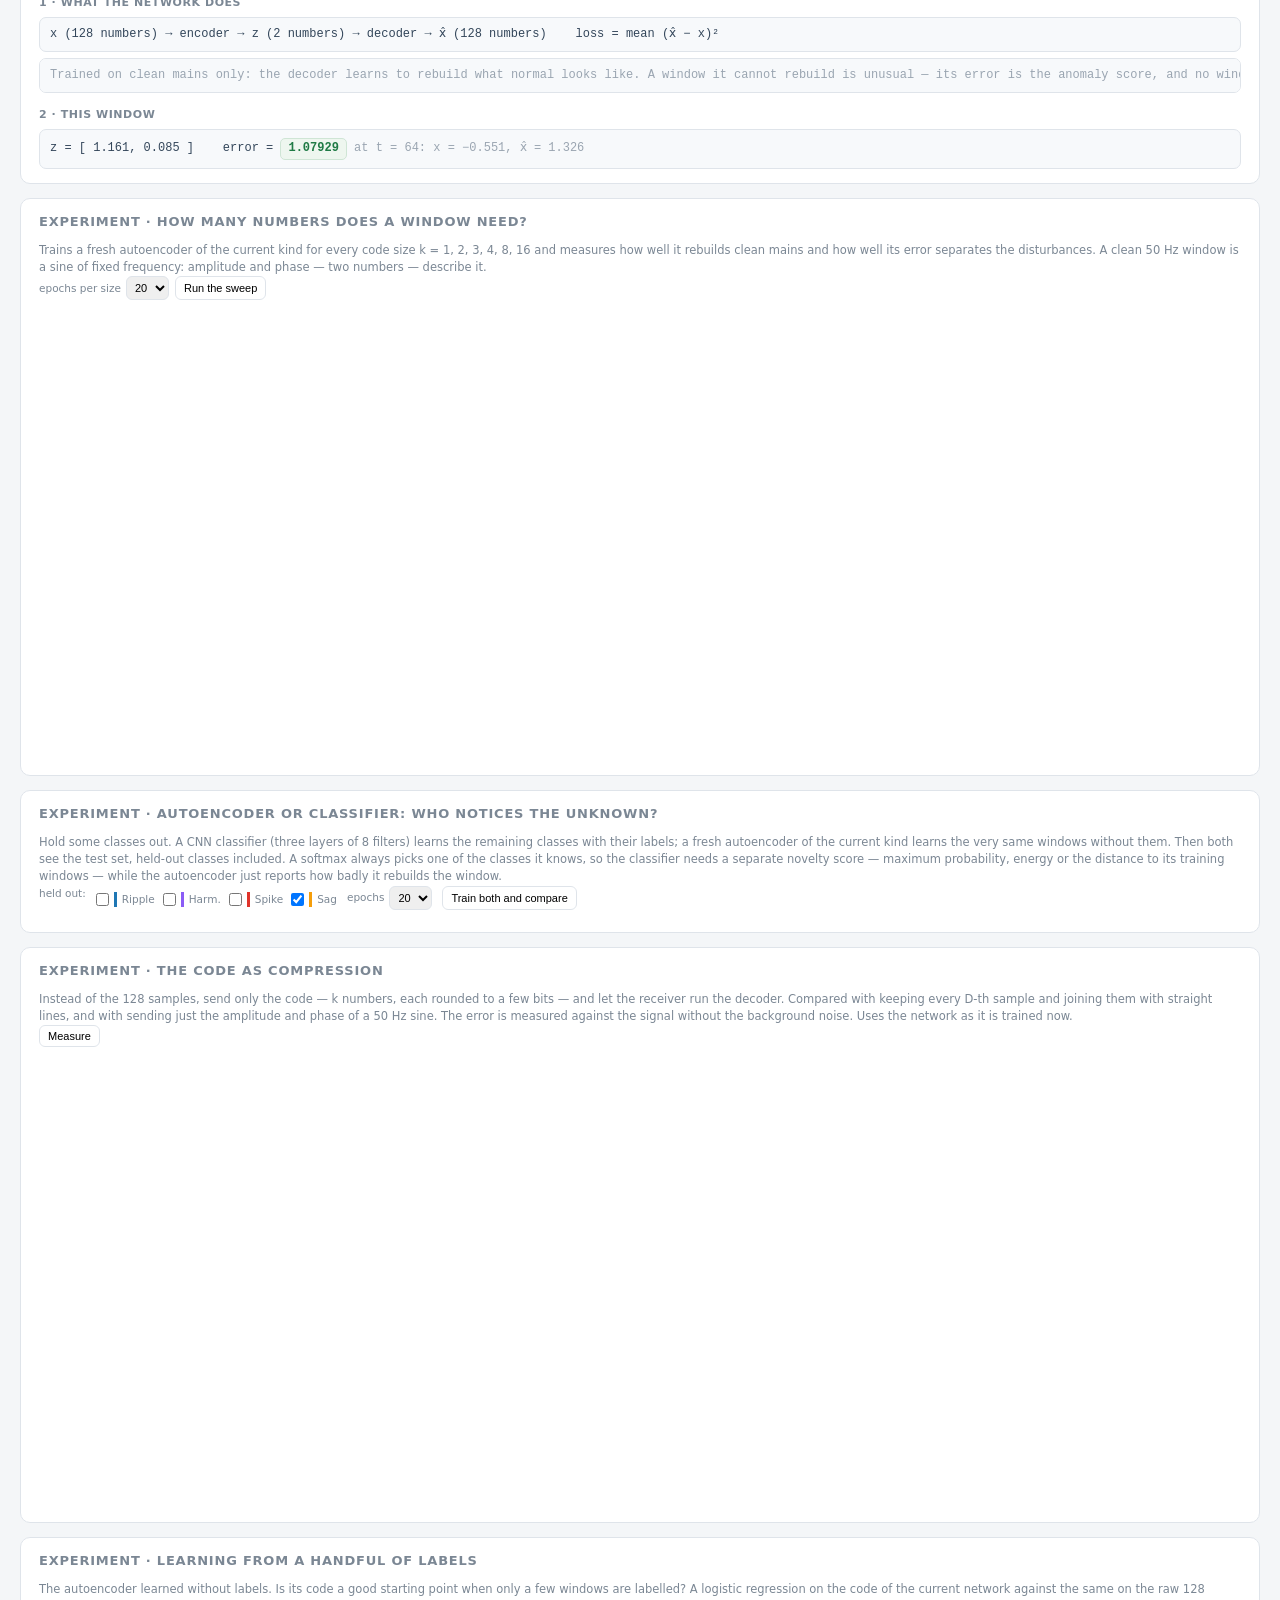
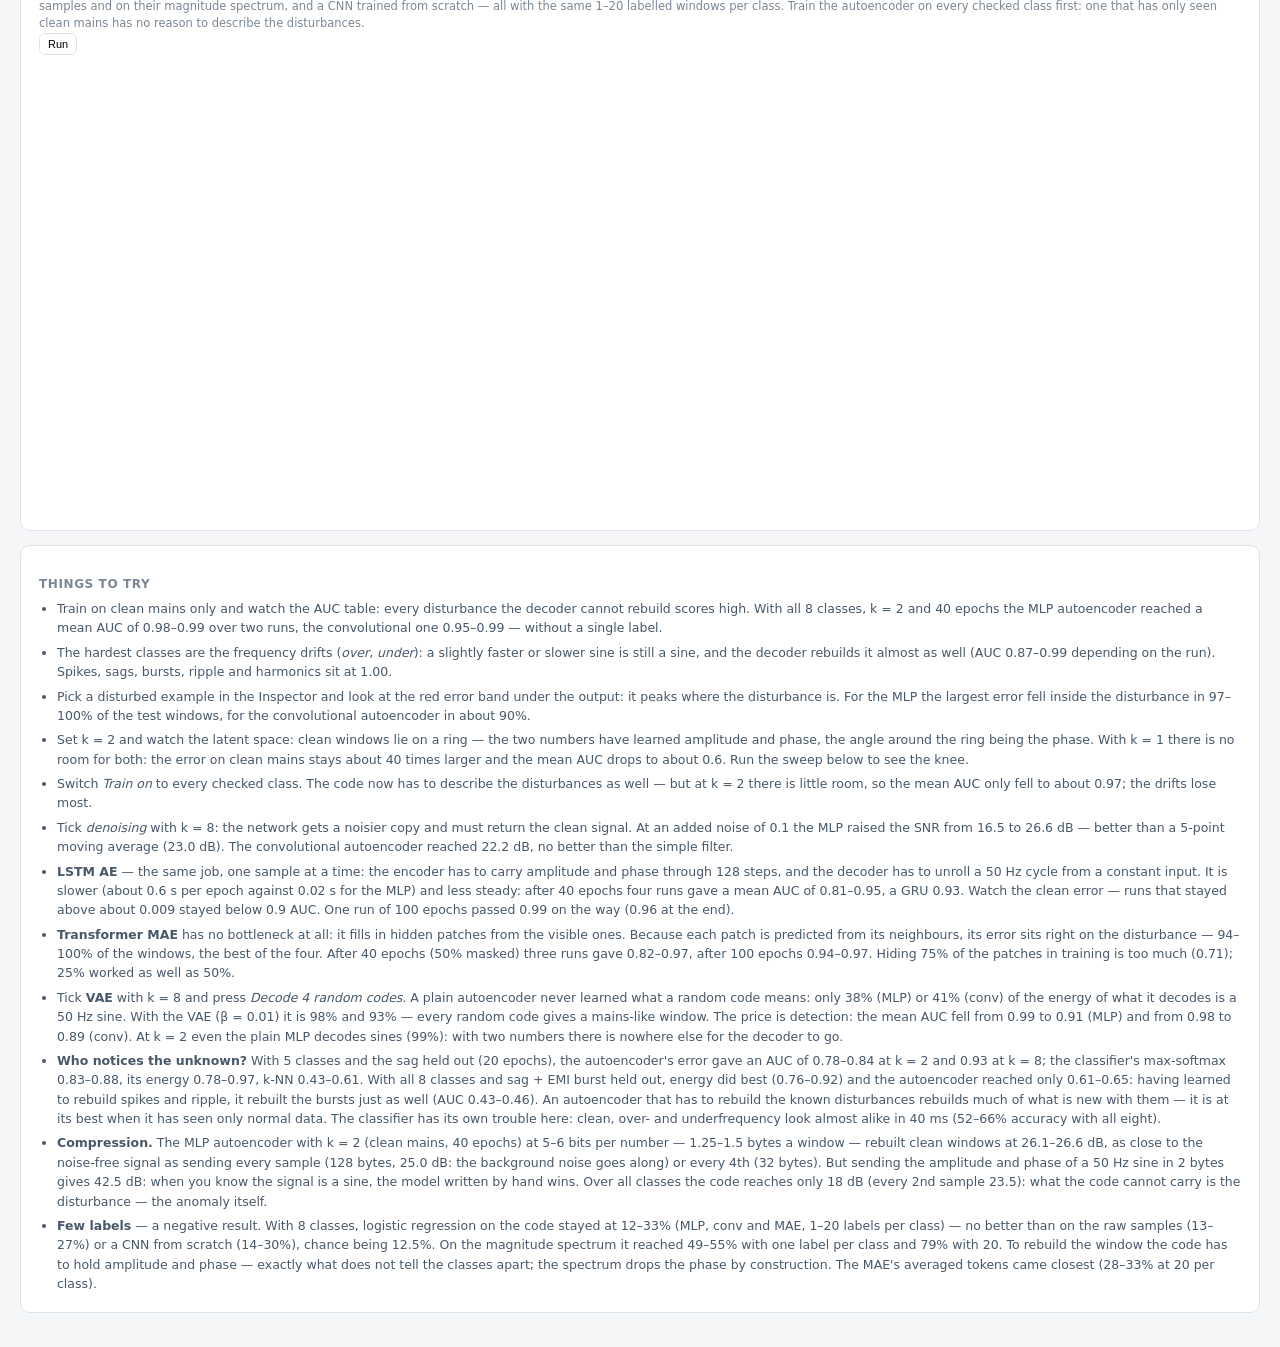
==== commit aa9be964: "Add a continuous CNN playground (CKConv / FlexConv) Every kernel is a continuous function of time in" ====
--- a/autoencoder.html
+++ b/autoencoder.html
@@ -16,7 +16,7 @@
 <meta name="twitter:card" content="summary">
 <script type="application/ld+json">{"@context": "https://schema.org", "@type": "WebApplication", "name": "Autoencoder Playground", "description": "Interactive autoencoder playground in the browser: MLP, convolutional, LSTM and masked Transformer autoencoders and VAEs learn what normal 50 Hz mains voltage looks like and detect anomalies without labels — with latent space, reconstruction error, compression and few-label experiments.", "url": "https://enkodprime.github.io/Playground_NN_architectures/autoencoder.html", "image": "https://enkodprime.github.io/Playground_NN_architectures/img/enkod-logo.png", "applicationCategory": "EducationalApplication", "operatingSystem": "Any (runs in a web browser)", "isAccessibleForFree": true, "inLanguage": "en", "author": {"@type": "Person", "name": "EnkodPrime", "url": "https://github.com/EnkodPrime"}, "sameAs": "https://github.com/EnkodPrime/Playground_NN_architectures"}</script>
 <link rel="icon" type="image/png" href="img/enkod-logo.png">
-<link rel="stylesheet" href="css/style.css?v=38">
+<link rel="stylesheet" href="css/style.css?v=43">
 </head>
 <body class="ae ae-mlp">
 
@@ -375,17 +375,17 @@
   </ul>
 </footer>
 
-<script src="js/signal.js?v=38"></script>
-<script src="js/fft.js?v=38"></script>
-<script src="js/nn.js?v=38"></script>
-<script src="js/rnn.js?v=38"></script>
-<script src="js/viz.js?v=38"></script>
-<script src="js/transformer.js?v=38"></script>
-<script src="js/flow.js?v=38"></script>
-<script src="js/ae-models.js?v=38"></script>
-<script src="js/ae-viz.js?v=38"></script>
-<script src="js/ui.js?v=38"></script>
-<script src="js/ae-main.js?v=38"></script>
-<script src="js/ae-experiments.js?v=38"></script>
+<script src="js/signal.js?v=43"></script>
+<script src="js/fft.js?v=43"></script>
+<script src="js/nn.js?v=43"></script>
+<script src="js/rnn.js?v=43"></script>
+<script src="js/viz.js?v=43"></script>
+<script src="js/transformer.js?v=43"></script>
+<script src="js/flow.js?v=43"></script>
+<script src="js/ae-models.js?v=43"></script>
+<script src="js/ae-viz.js?v=43"></script>
+<script src="js/ui.js?v=43"></script>
+<script src="js/ae-main.js?v=43"></script>
+<script src="js/ae-experiments.js?v=43"></script>
 </body>
 </html>
--- a/css/style.css
+++ b/css/style.css
@@ -48,7 +48,8 @@
 body.arch-cnn .resnetonly,
 body.arch-cnn .inceptonly,
 body.arch-cnn .deeponly,
-body.arch-cnn .tfonly{display:none !important}
+body.arch-cnn .tfonly,
+body.arch-cnn .ccnnonly{display:none !important}
 body.arch-rnn .cnnonly,
 body.arch-rnn .ssmonly,
 body.arch-rnn .gnnonly,
@@ -58,6 +59,7 @@
 body.arch-rnn .inceptonly,
 body.arch-rnn .deeponly,
 body.arch-rnn .tfonly,
+body.arch-rnn .ccnnonly,
 body.arch-rnn .actctl{display:none !important}
 body.arch-ssm .cnnonly,
 body.arch-ssm .rnnonly,
@@ -68,6 +70,7 @@
 body.arch-ssm .inceptonly,
 body.arch-ssm .deeponly,
 body.arch-ssm .tfonly,
+body.arch-ssm .ccnnonly,
 body.arch-ssm .actctl{display:none !important}
 body.arch-gnn .cnnonly,
 body.arch-gnn .rnnonly,
@@ -78,6 +81,7 @@
 body.arch-gnn .inceptonly,
 body.arch-gnn .deeponly,
 body.arch-gnn .tfonly,
+body.arch-gnn .ccnnonly,
 body.arch-gnn .actctl{display:none !important}
 body.arch-mlp .cnnonly,
 body.arch-mlp .rnnonly,
@@ -88,7 +92,8 @@
 body.arch-mlp .resnetonly,
 body.arch-mlp .inceptonly,
 body.arch-mlp .deeponly,
-body.arch-mlp .tfonly{display:none !important}
+body.arch-mlp .tfonly,
+body.arch-mlp .ccnnonly{display:none !important}
 body.arch-kan .cnnonly,
 body.arch-kan .rnnonly,
 body.arch-kan .ssmonly,
@@ -99,6 +104,7 @@
 body.arch-kan .inceptonly,
 body.arch-kan .deeponly,
 body.arch-kan .tfonly,
+body.arch-kan .ccnnonly,
 body.arch-kan .actctl{display:none !important}
 body.arch-resnet .cnnonly,
 body.arch-resnet .rnnonly,
@@ -109,6 +115,7 @@
 body.arch-resnet .kanonly,
 body.arch-resnet .inceptonly,
 body.arch-resnet .tfonly,
+body.arch-resnet .ccnnonly,
 body.arch-resnet .actctl{display:none !important}
 body.arch-inception .cnnonly,
 body.arch-inception .rnnonly,
@@ -119,6 +126,7 @@
 body.arch-inception .kanonly,
 body.arch-inception .resnetonly,
 body.arch-inception .tfonly,
+body.arch-inception .ccnnonly,
 body.arch-inception .actctl{display:none !important}
 body.arch-transformer .cnnonly,
 body.arch-transformer .rnnonly,
@@ -130,7 +138,19 @@
 body.arch-transformer .resnetonly,
 body.arch-transformer .inceptonly,
 body.arch-transformer .deeponly,
+body.arch-transformer .ccnnonly,
 body.arch-transformer .actctl{display:none !important}
+body.arch-ccnn .cnnonly,
+body.arch-ccnn .rnnonly,
+body.arch-ccnn .ssmonly,
+body.arch-ccnn .gnnonly,
+body.arch-ccnn .seqonly,
+body.arch-ccnn .mlponly,
+body.arch-ccnn .kanonly,
+body.arch-ccnn .resnetonly,
+body.arch-ccnn .inceptonly,
+body.arch-ccnn .deeponly,
+body.arch-ccnn .tfonly{display:none !important}
 .epochbox{text-align:right}
 .epochbox .lbl{display:block;font-size:10px;letter-spacing:.1em;text-transform:uppercase;color:#9fb0be}
 .epochbox .val{font:600 20px ui-monospace,Consolas,monospace}
